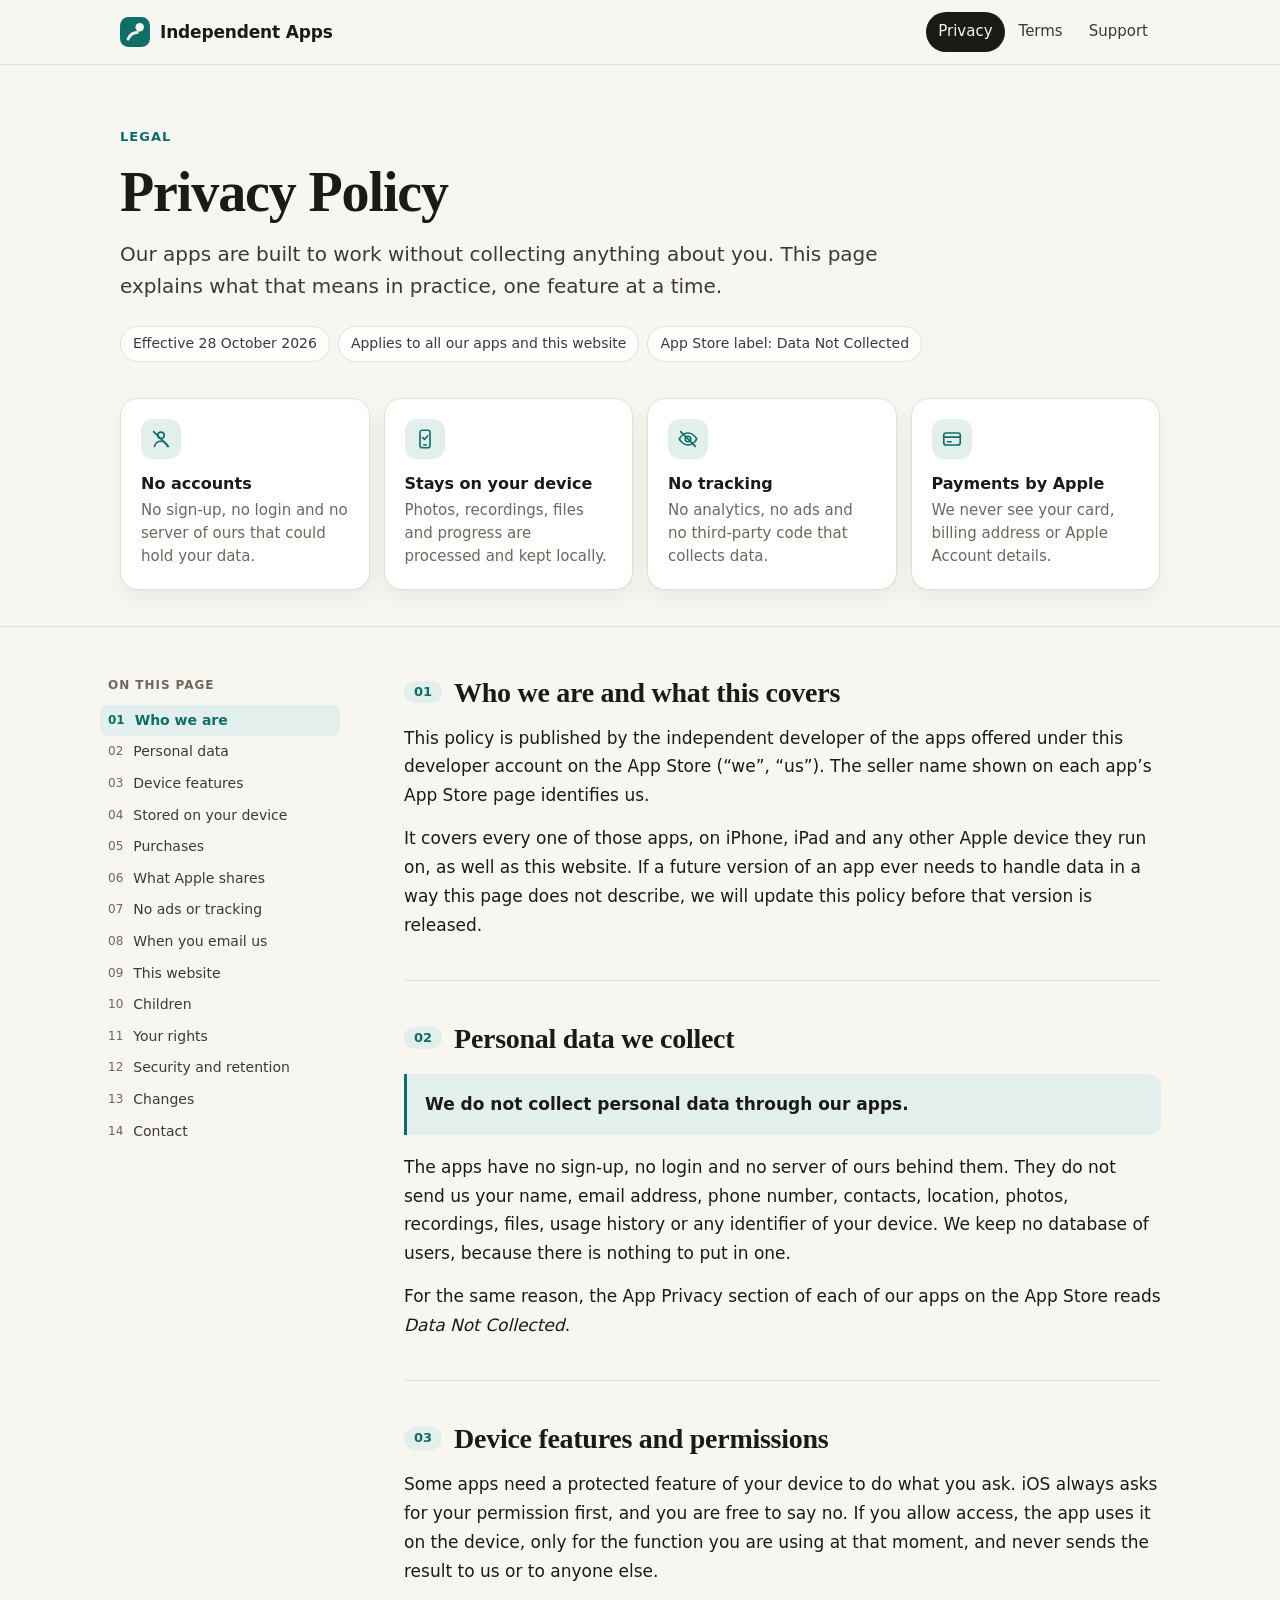
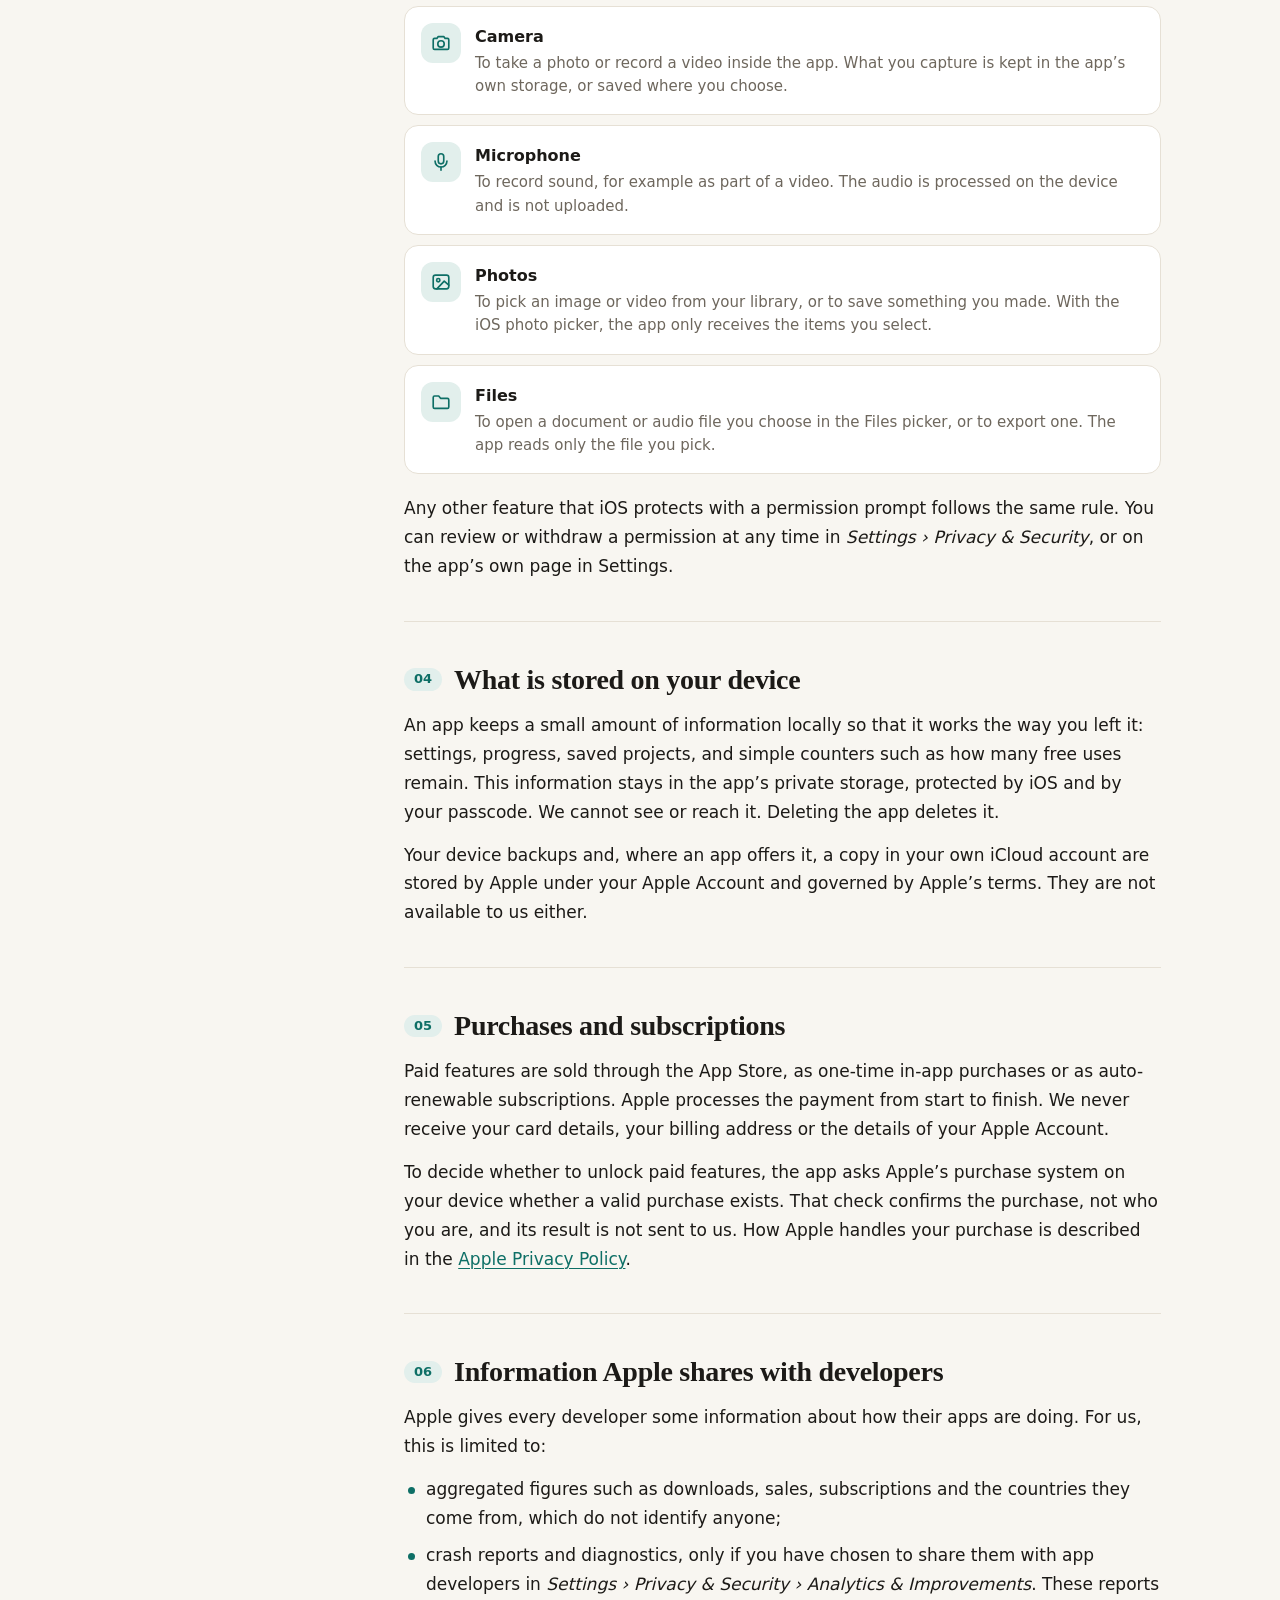
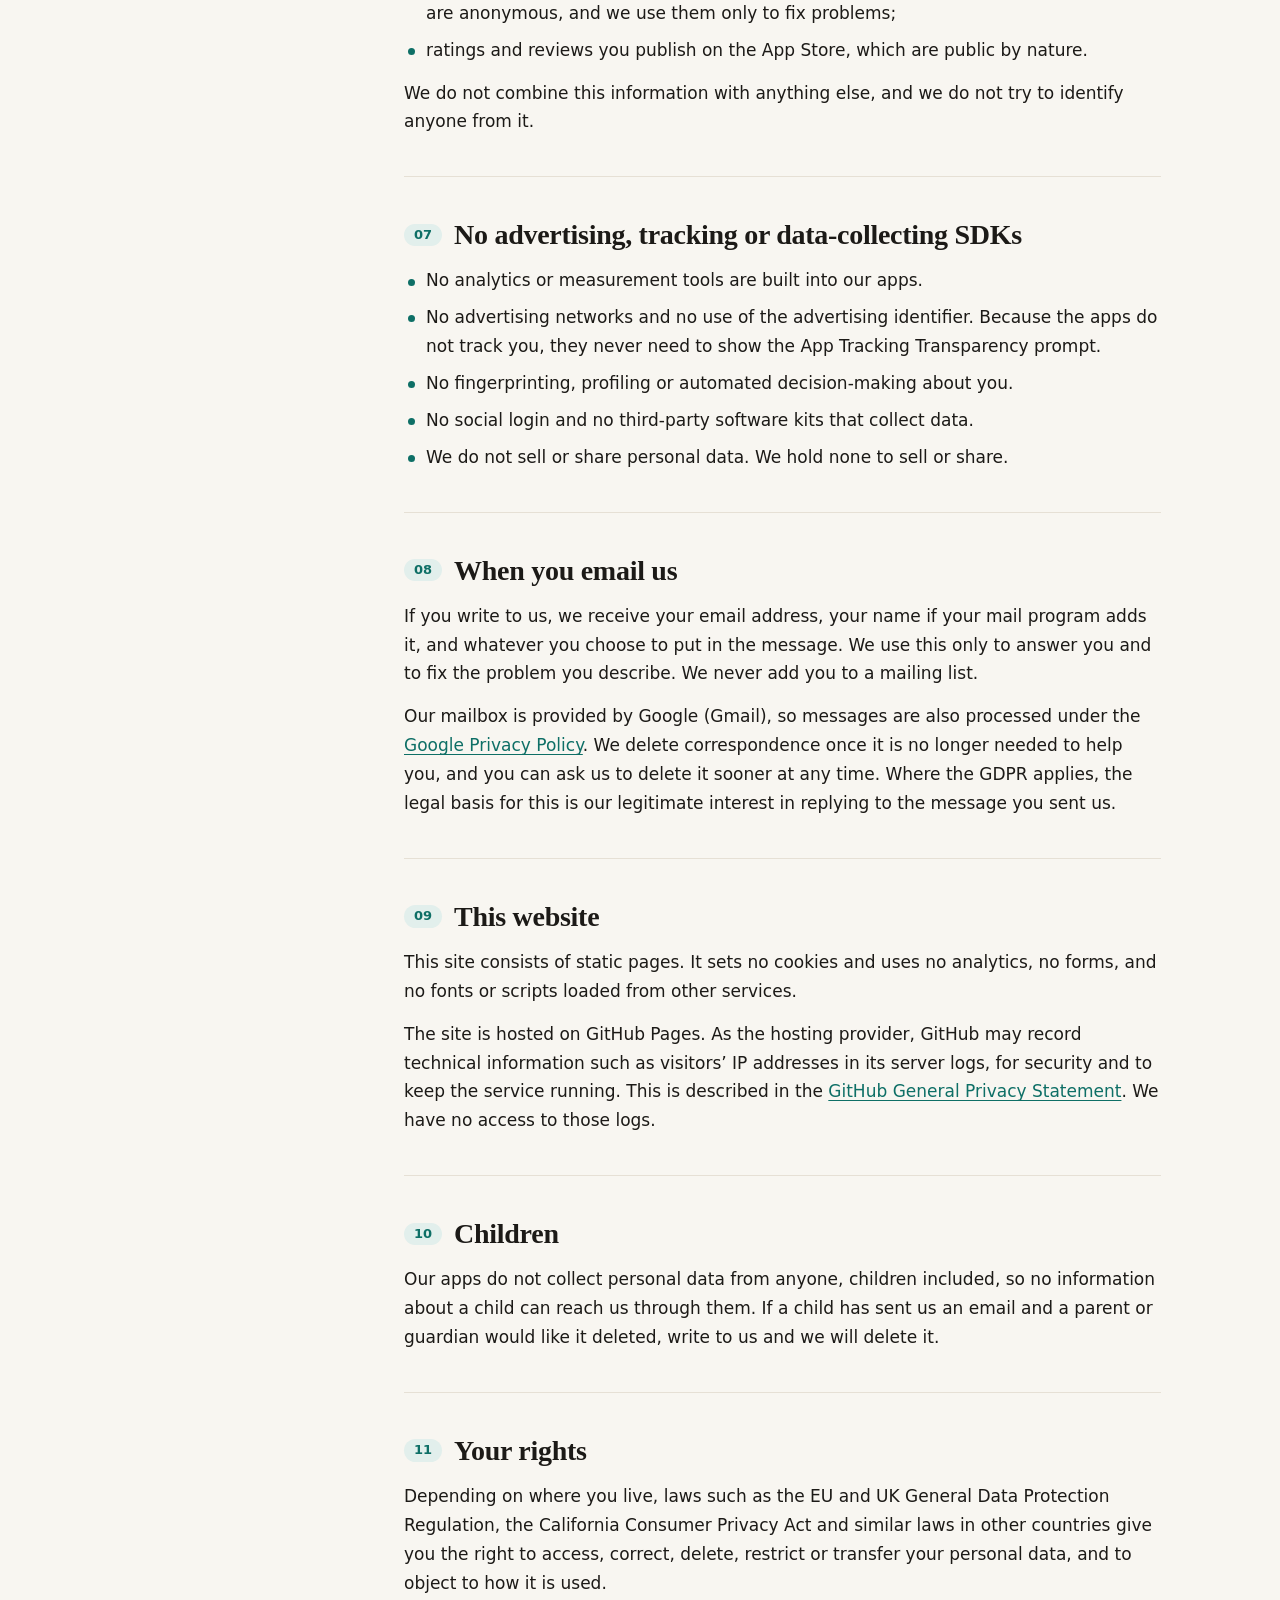
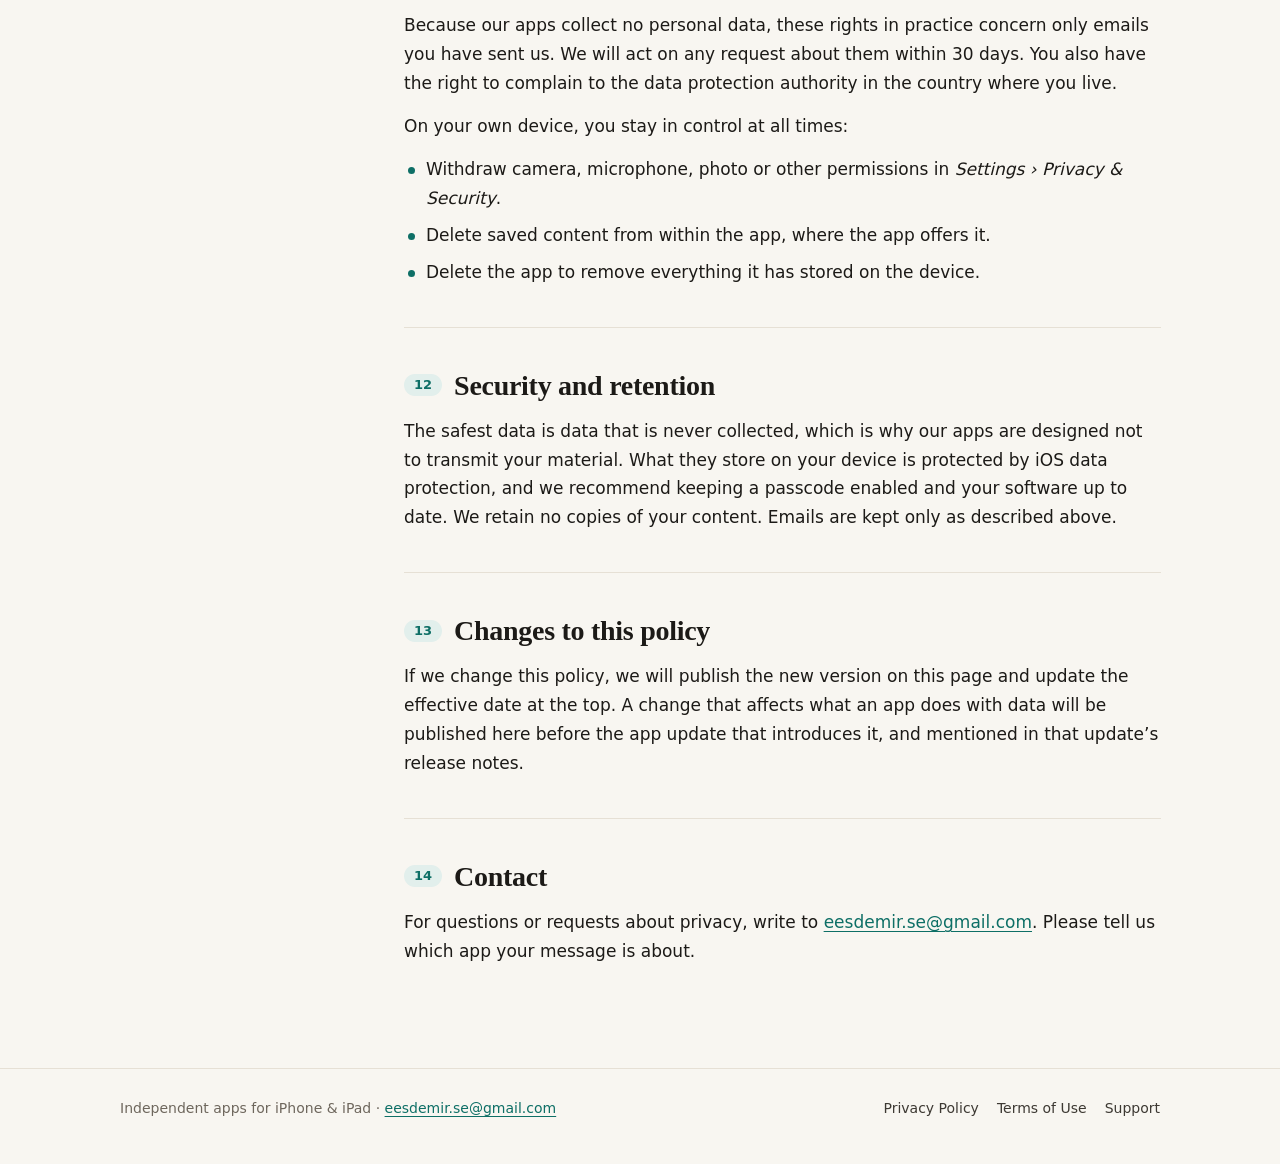
==== privacy/index.html @ d42a68b1 "Add Privacy Policy, Terms of Use and support pages Co-Authored-By: Claude Opus 5.5 <noreply@anthropi" ====
<!doctype html>
<html lang="en">
<head>
<meta charset="utf-8">
<meta name="viewport" content="width=device-width, initial-scale=1">
<title>Privacy Policy</title>
<meta name="description" content="Our iPhone and iPad apps collect no personal data: no accounts, no analytics, no advertising. What you create stays on your device, and payments are handled by Apple.">
<meta name="theme-color" content="#f8f6f1" media="(prefers-color-scheme: light)">
<meta name="theme-color" content="#111312" media="(prefers-color-scheme: dark)">
<link rel="icon" href="/favicon.svg" type="image/svg+xml">
<link rel="stylesheet" href="/style.css">
</head>
<body>
<a class="skip" href="#main">Skip to content</a>

<header class="topbar">
  <div class="container">
    <a class="brand" href="/" aria-label="Independent Apps, home">
      <svg viewBox="0 0 32 32" aria-hidden="true"><rect class="m-bg" width="32" height="32" rx="9"/><circle class="m-fg" cx="21" cy="11" r="4.5"/><path class="m-line" d="M8.5 23.5c2.2-4.6 5.6-7 10-7" fill="none" stroke-width="3" stroke-linecap="round"/></svg>
      <span>Independent Apps</span>
    </a>
    <nav class="menu" aria-label="Main">
      <a href="/privacy/" aria-current="page">Privacy</a>
      <a href="/terms/">Terms</a>
      <a href="/#support">Support</a>
    </nav>
  </div>
</header>

<main id="main">
  <section class="hero">
    <div class="container">
      <span class="eyebrow">Legal</span>
      <h1>Privacy Policy</h1>
      <p class="lede">Our apps are built to work without collecting anything about you. This page explains what that means in practice, one feature at a time.</p>
      <ul class="chips">
        <li>Effective 28 October 2026</li>
        <li>Applies to all our apps and this website</li>
        <li>App Store label: Data Not Collected</li>
      </ul>

      <div class="glance">
        <div class="tile">
          <div class="icon"><svg viewBox="0 0 24 24" aria-hidden="true"><circle cx="12" cy="8" r="3.5"/><path d="M5 20c.8-3.6 3.6-5.5 7-5.5s6.2 1.9 7 5.5"/><path d="M4 4l16 16"/></svg></div>
          <h3>No accounts</h3>
          <p>No sign-up, no login and no server of ours that could hold your data.</p>
        </div>
        <div class="tile">
          <div class="icon"><svg viewBox="0 0 24 24" aria-hidden="true"><rect x="6.5" y="2.5" width="11" height="19" rx="2.5"/><path d="M10.5 18.5h3"/><path d="M9.5 10.5l2 2 3.5-4"/></svg></div>
          <h3>Stays on your device</h3>
          <p>Photos, recordings, files and progress are processed and kept locally.</p>
        </div>
        <div class="tile">
          <div class="icon"><svg viewBox="0 0 24 24" aria-hidden="true"><path d="M2.5 12S6 5.5 12 5.5 21.5 12 21.5 12 18 18.5 12 18.5 2.5 12 2.5 12z"/><circle cx="12" cy="12" r="3"/><path d="M4 4l16 16"/></svg></div>
          <h3>No tracking</h3>
          <p>No analytics, no ads and no third-party code that collects data.</p>
        </div>
        <div class="tile">
          <div class="icon"><svg viewBox="0 0 24 24" aria-hidden="true"><rect x="3" y="5.5" width="18" height="13" rx="2.5"/><path d="M3 10h18"/><path d="M7 15h4"/></svg></div>
          <h3>Payments by Apple</h3>
          <p>We never see your card, billing address or Apple Account details.</p>
        </div>
      </div>
    </div>
  </section>

  <div class="container doc">
    <aside class="toc">
      <details open>
        <summary>On this page</summary>
        <ol>
          <li><a href="#scope">Who we are</a></li>
          <li><a href="#collect">Personal data</a></li>
          <li><a href="#permissions">Device features</a></li>
          <li><a href="#on-device">Stored on your device</a></li>
          <li><a href="#purchases">Purchases</a></li>
          <li><a href="#apple">What Apple shares</a></li>
          <li><a href="#no-tracking">No ads or tracking</a></li>
          <li><a href="#email">When you email us</a></li>
          <li><a href="#website">This website</a></li>
          <li><a href="#children">Children</a></li>
          <li><a href="#rights">Your rights</a></li>
          <li><a href="#security">Security and retention</a></li>
          <li><a href="#changes">Changes</a></li>
          <li><a href="#contact">Contact</a></li>
        </ol>
      </details>
    </aside>

    <article class="prose">
      <section id="scope">
        <h2>Who we are and what this covers</h2>
        <p>This policy is published by the independent developer of the apps offered under this developer account on the App Store (&ldquo;we&rdquo;, &ldquo;us&rdquo;). The seller name shown on each app&rsquo;s App Store page identifies us.</p>
        <p>It covers every one of those apps, on iPhone, iPad and any other Apple device they run on, as well as this website. If a future version of an app ever needs to handle data in a way this page does not describe, we will update this policy before that version is released.</p>
      </section>

      <section id="collect">
        <h2>Personal data we collect</h2>
        <div class="note"><p><strong>We do not collect personal data through our apps.</strong></p></div>
        <p>The apps have no sign-up, no login and no server of ours behind them. They do not send us your name, email address, phone number, contacts, location, photos, recordings, files, usage history or any identifier of your device. We keep no database of users, because there is nothing to put in one.</p>
        <p>For the same reason, the App Privacy section of each of our apps on the App Store reads <em>Data Not Collected</em>.</p>
      </section>

      <section id="permissions">
        <h2>Device features and permissions</h2>
        <p>Some apps need a protected feature of your device to do what you ask. iOS always asks for your permission first, and you are free to say no. If you allow access, the app uses it on the device, only for the function you are using at that moment, and never sends the result to us or to anyone else.</p>
        <div class="features">
          <div class="feature">
            <div class="icon"><svg viewBox="0 0 24 24" aria-hidden="true"><path d="M3.5 8.5A1.5 1.5 0 0 1 5 7h2.5l1.5-2h6l1.5 2H19a1.5 1.5 0 0 1 1.5 1.5v9A1.5 1.5 0 0 1 19 19H5a1.5 1.5 0 0 1-1.5-1.5z"/><circle cx="12" cy="13" r="3.5"/></svg></div>
            <div><h3>Camera</h3><p>To take a photo or record a video inside the app. What you capture is kept in the app&rsquo;s own storage, or saved where you choose.</p></div>
          </div>
          <div class="feature">
            <div class="icon"><svg viewBox="0 0 24 24" aria-hidden="true"><rect x="9" y="3" width="6" height="11" rx="3"/><path d="M5.5 11a6.5 6.5 0 0 0 13 0"/><path d="M12 17.5V21"/></svg></div>
            <div><h3>Microphone</h3><p>To record sound, for example as part of a video. The audio is processed on the device and is not uploaded.</p></div>
          </div>
          <div class="feature">
            <div class="icon"><svg viewBox="0 0 24 24" aria-hidden="true"><rect x="3.5" y="4.5" width="17" height="15" rx="2.5"/><circle cx="9" cy="10" r="1.8"/><path d="M20.5 15.5l-5-4.5-8 8.5"/></svg></div>
            <div><h3>Photos</h3><p>To pick an image or video from your library, or to save something you made. With the iOS photo picker, the app only receives the items you select.</p></div>
          </div>
          <div class="feature">
            <div class="icon"><svg viewBox="0 0 24 24" aria-hidden="true"><path d="M3.5 7A1.5 1.5 0 0 1 5 5.5h4.5l2 2.5H19A1.5 1.5 0 0 1 20.5 9.5v8A1.5 1.5 0 0 1 19 19H5a1.5 1.5 0 0 1-1.5-1.5z"/></svg></div>
            <div><h3>Files</h3><p>To open a document or audio file you choose in the Files picker, or to export one. The app reads only the file you pick.</p></div>
          </div>
        </div>
        <p>Any other feature that iOS protects with a permission prompt follows the same rule. You can review or withdraw a permission at any time in <em>Settings &rsaquo; Privacy &amp; Security</em>, or on the app&rsquo;s own page in Settings.</p>
      </section>

      <section id="on-device">
        <h2>What is stored on your device</h2>
        <p>An app keeps a small amount of information locally so that it works the way you left it: settings, progress, saved projects, and simple counters such as how many free uses remain. This information stays in the app&rsquo;s private storage, protected by iOS and by your passcode. We cannot see or reach it. Deleting the app deletes it.</p>
        <p>Your device backups and, where an app offers it, a copy in your own iCloud account are stored by Apple under your Apple Account and governed by Apple&rsquo;s terms. They are not available to us either.</p>
      </section>

      <section id="purchases">
        <h2>Purchases and subscriptions</h2>
        <p>Paid features are sold through the App Store, as one-time in-app purchases or as auto-renewable subscriptions. Apple processes the payment from start to finish. We never receive your card details, your billing address or the details of your Apple Account.</p>
        <p>To decide whether to unlock paid features, the app asks Apple&rsquo;s purchase system on your device whether a valid purchase exists. That check confirms the purchase, not who you are, and its result is not sent to us. How Apple handles your purchase is described in the <a href="https://www.apple.com/legal/privacy/" rel="noopener">Apple Privacy Policy</a>.</p>
      </section>

      <section id="apple">
        <h2>Information Apple shares with developers</h2>
        <p>Apple gives every developer some information about how their apps are doing. For us, this is limited to:</p>
        <ul>
          <li>aggregated figures such as downloads, sales, subscriptions and the countries they come from, which do not identify anyone;</li>
          <li>crash reports and diagnostics, only if you have chosen to share them with app developers in <em>Settings &rsaquo; Privacy &amp; Security &rsaquo; Analytics &amp; Improvements</em>. These reports are anonymous, and we use them only to fix problems;</li>
          <li>ratings and reviews you publish on the App Store, which are public by nature.</li>
        </ul>
        <p>We do not combine this information with anything else, and we do not try to identify anyone from it.</p>
      </section>

      <section id="no-tracking">
        <h2>No advertising, tracking or data-collecting SDKs</h2>
        <ul>
          <li>No analytics or measurement tools are built into our apps.</li>
          <li>No advertising networks and no use of the advertising identifier. Because the apps do not track you, they never need to show the App Tracking Transparency prompt.</li>
          <li>No fingerprinting, profiling or automated decision-making about you.</li>
          <li>No social login and no third-party software kits that collect data.</li>
          <li>We do not sell or share personal data. We hold none to sell or share.</li>
        </ul>
      </section>

      <section id="email">
        <h2>When you email us</h2>
        <p>If you write to us, we receive your email address, your name if your mail program adds it, and whatever you choose to put in the message. We use this only to answer you and to fix the problem you describe. We never add you to a mailing list.</p>
        <p>Our mailbox is provided by Google (Gmail), so messages are also processed under the <a href="https://policies.google.com/privacy" rel="noopener">Google Privacy Policy</a>. We delete correspondence once it is no longer needed to help you, and you can ask us to delete it sooner at any time. Where the GDPR applies, the legal basis for this is our legitimate interest in replying to the message you sent us.</p>
      </section>

      <section id="website">
        <h2>This website</h2>
        <p>This site consists of static pages. It sets no cookies and uses no analytics, no forms, and no fonts or scripts loaded from other services.</p>
        <p>The site is hosted on GitHub Pages. As the hosting provider, GitHub may record technical information such as visitors&rsquo; IP addresses in its server logs, for security and to keep the service running. This is described in the <a href="https://docs.github.com/en/site-policy/privacy-policies/github-general-privacy-statement" rel="noopener">GitHub General Privacy Statement</a>. We have no access to those logs.</p>
      </section>

      <section id="children">
        <h2>Children</h2>
        <p>Our apps do not collect personal data from anyone, children included, so no information about a child can reach us through them. If a child has sent us an email and a parent or guardian would like it deleted, write to us and we will delete it.</p>
      </section>

      <section id="rights">
        <h2>Your rights</h2>
        <p>Depending on where you live, laws such as the EU and UK General Data Protection Regulation, the California Consumer Privacy Act and similar laws in other countries give you the right to access, correct, delete, restrict or transfer your personal data, and to object to how it is used.</p>
        <p>Because our apps collect no personal data, these rights in practice concern only emails you have sent us. We will act on any request about them within 30 days. You also have the right to complain to the data protection authority in the country where you live.</p>
        <p>On your own device, you stay in control at all times:</p>
        <ul>
          <li>Withdraw camera, microphone, photo or other permissions in <em>Settings &rsaquo; Privacy &amp; Security</em>.</li>
          <li>Delete saved content from within the app, where the app offers it.</li>
          <li>Delete the app to remove everything it has stored on the device.</li>
        </ul>
      </section>

      <section id="security">
        <h2>Security and retention</h2>
        <p>The safest data is data that is never collected, which is why our apps are designed not to transmit your material. What they store on your device is protected by iOS data protection, and we recommend keeping a passcode enabled and your software up to date. We retain no copies of your content. Emails are kept only as described above.</p>
      </section>

      <section id="changes">
        <h2>Changes to this policy</h2>
        <p>If we change this policy, we will publish the new version on this page and update the effective date at the top. A change that affects what an app does with data will be published here before the app update that introduces it, and mentioned in that update&rsquo;s release notes.</p>
      </section>

      <section id="contact">
        <h2>Contact</h2>
        <p>For questions or requests about privacy, write to <a href="mailto:eesdemir.se@gmail.com">eesdemir.se@gmail.com</a>. Please tell us which app your message is about.</p>
      </section>
    </article>
  </div>
</main>

<footer class="footer">
  <div class="container">
    <p>Independent apps for iPhone &amp; iPad &middot; <a href="mailto:eesdemir.se@gmail.com">eesdemir.se@gmail.com</a></p>
    <nav aria-label="Footer">
      <a href="/privacy/">Privacy Policy</a>
      <a href="/terms/">Terms of Use</a>
      <a href="/#support">Support</a>
    </nav>
  </div>
</footer>
<script src="/site.js"></script>
</body>
</html>
---- style.css ----
:root {
  --paper: #f8f6f1;
  --card: #ffffff;
  --ink: #1c1a17;
  --ink-soft: #3d3933;
  --muted: #6e675d;
  --rule: #e6e0d5;
  --accent: #0e6f66;
  --accent-ink: #ffffff;
  --accent-soft: #e2efec;
  --shadow: 0 1px 2px rgb(28 26 23 / 0.04), 0 10px 28px rgb(28 26 23 / 0.05);
  --serif: ui-serif, "New York", "Iowan Old Style", "Palatino Linotype", Georgia, serif;
  --sans: system-ui, -apple-system, BlinkMacSystemFont, "Segoe UI", Roboto, "Helvetica Neue", Arial, sans-serif;
  --radius: 18px;
  color-scheme: light dark;
}

@media (prefers-color-scheme: dark) {
  :root {
    --paper: #111312;
    --card: #191c1b;
    --ink: #ede9e2;
    --ink-soft: #d3cec5;
    --muted: #a29b90;
    --rule: #2b2f2d;
    --accent: #5cc8b8;
    --accent-ink: #0b1513;
    --accent-soft: #17302c;
    --shadow: none;
  }
}

*, *::before, *::after { box-sizing: border-box; }

html {
  -webkit-text-size-adjust: 100%;
  scroll-padding-top: 88px;
}

body {
  margin: 0;
  background: var(--paper);
  color: var(--ink);
  font: 17px/1.7 var(--sans);
  -webkit-font-smoothing: antialiased;
  text-rendering: optimizeLegibility;
}

a {
  color: var(--accent);
  text-underline-offset: 3px;
  text-decoration-thickness: 1px;
}
a:hover { text-decoration-thickness: 2px; }

:focus-visible {
  outline: 2px solid var(--accent);
  outline-offset: 3px;
  border-radius: 6px;
}

.container {
  max-width: 1080px;
  margin: 0 auto;
  padding: 0 20px;
}
.container.narrow { max-width: 820px; }

.skip {
  position: absolute;
  left: 12px;
  top: -60px;
  z-index: 20;
  padding: 10px 16px;
  border-radius: 999px;
  background: var(--ink);
  color: var(--paper);
  font-weight: 600;
  text-decoration: none;
}
.skip:focus { top: 12px; }

/* Top bar */

.topbar {
  position: sticky;
  top: 0;
  z-index: 10;
  background: color-mix(in srgb, var(--paper) 86%, transparent);
  -webkit-backdrop-filter: saturate(1.4) blur(12px);
  backdrop-filter: saturate(1.4) blur(12px);
  border-bottom: 1px solid var(--rule);
}

.topbar .container {
  display: flex;
  align-items: center;
  justify-content: space-between;
  gap: 12px;
  min-height: 64px;
}

.brand {
  display: inline-flex;
  align-items: center;
  gap: 10px;
  color: var(--ink);
  font-weight: 650;
  letter-spacing: -0.01em;
  text-decoration: none;
}
.brand svg { width: 30px; height: 30px; flex: none; }
.brand .m-bg { fill: var(--accent); }
.brand .m-fg { fill: var(--paper); }
.brand .m-line { stroke: var(--paper); }

.menu { display: flex; gap: 2px; }

.menu a {
  padding: 7px 12px;
  border-radius: 999px;
  color: var(--ink-soft);
  font-size: 15px;
  text-decoration: none;
}
.menu a:hover { background: var(--accent-soft); color: var(--ink); }
.menu a[aria-current="page"] { background: var(--ink); color: var(--paper); }

/* Hero */

.hero {
  padding: 56px 0 36px;
  border-bottom: 1px solid var(--rule);
}

.hero-home {
  padding: 72px 0 56px;
  background: radial-gradient(60% 90% at 100% 0%, var(--accent-soft), transparent 70%);
}

.eyebrow {
  display: inline-block;
  color: var(--accent);
  font-size: 13px;
  font-weight: 650;
  letter-spacing: 0.08em;
  text-transform: uppercase;
}

h1 {
  max-width: 18ch;
  margin: 12px 0 16px;
  font-family: var(--serif);
  font-size: clamp(36px, 6vw, 56px);
  font-weight: 600;
  line-height: 1.08;
  letter-spacing: -0.02em;
}

.lede {
  max-width: 62ch;
  margin: 0;
  color: var(--ink-soft);
  font-size: clamp(18px, 2.2vw, 20px);
  line-height: 1.6;
}

.chips {
  display: flex;
  flex-wrap: wrap;
  gap: 8px;
  margin: 24px 0 0;
  padding: 0;
  list-style: none;
}

.chips li {
  padding: 5px 12px;
  border: 1px solid var(--rule);
  border-radius: 999px;
  background: var(--card);
  color: var(--ink-soft);
  font-size: 14px;
}

.actions {
  display: flex;
  flex-wrap: wrap;
  gap: 10px;
  margin-top: 30px;
}

.btn {
  display: inline-flex;
  align-items: center;
  justify-content: center;
  min-height: 46px;
  padding: 0 22px;
  border: 1px solid var(--ink);
  border-radius: 999px;
  background: var(--ink);
  color: var(--paper);
  font-size: 15px;
  font-weight: 600;
  text-decoration: none;
}
.btn:hover { border-color: var(--accent); background: var(--accent); color: var(--accent-ink); }
.btn.ghost { border-color: var(--rule); background: transparent; color: var(--ink); }
.btn.ghost:hover { border-color: var(--ink); }

/* Tiles */

.glance {
  display: grid;
  grid-template-columns: repeat(auto-fit, minmax(220px, 1fr));
  gap: 14px;
}
.hero .glance { margin-top: 36px; }

.tile {
  padding: 20px;
  border: 1px solid var(--rule);
  border-radius: var(--radius);
  background: var(--card);
  box-shadow: var(--shadow);
}

.icon {
  display: grid;
  place-items: center;
  width: 40px;
  height: 40px;
  border-radius: 12px;
  background: var(--accent-soft);
  color: var(--accent);
}
.icon svg {
  width: 22px;
  height: 22px;
  fill: none;
  stroke: currentColor;
  stroke-width: 1.8;
  stroke-linecap: round;
  stroke-linejoin: round;
}

.tile .icon { margin-bottom: 14px; }
.tile h3 { margin: 0 0 4px; font-size: 16px; line-height: 1.35; }
.tile p { margin: 0; color: var(--muted); font-size: 15px; line-height: 1.55; }

/* Home sections */

.band { padding: 56px 0; }
.band + .band { border-top: 1px solid var(--rule); }

.section-title {
  margin: 0 0 8px;
  font-family: var(--serif);
  font-size: clamp(28px, 4vw, 34px);
  font-weight: 600;
  letter-spacing: -0.015em;
}

.section-lede { margin: 0 0 28px; color: var(--muted); }

.doc-links {
  display: grid;
  grid-template-columns: repeat(auto-fit, minmax(280px, 1fr));
  gap: 16px;
  margin-top: 24px;
}

.doc-card {
  display: flex;
  flex-direction: column;
  gap: 8px;
  padding: 26px;
  border: 1px solid var(--rule);
  border-radius: var(--radius);
  background: var(--card);
  box-shadow: var(--shadow);
  color: var(--ink);
  text-decoration: none;
  transition: transform 0.15s ease, border-color 0.15s ease;
}
.doc-card:hover { transform: translateY(-2px); border-color: var(--accent); }
.doc-card .icon { margin-bottom: 8px; }
.doc-card .title { font-family: var(--serif); font-size: 25px; font-weight: 600; line-height: 1.2; }
.doc-card .desc { color: var(--muted); font-size: 15px; line-height: 1.55; }
.doc-card .go { margin-top: 12px; color: var(--accent); font-size: 15px; font-weight: 600; }

.faq { margin: 0; border-top: 1px solid var(--rule); }
.faq details { border-bottom: 1px solid var(--rule); }

.faq summary {
  position: relative;
  padding: 18px 44px 18px 0;
  font-weight: 600;
  line-height: 1.45;
  list-style: none;
  cursor: pointer;
}
.faq summary::-webkit-details-marker { display: none; }
.faq summary::after {
  content: "+";
  position: absolute;
  right: 6px;
  top: 50%;
  color: var(--accent);
  font-size: 24px;
  font-weight: 400;
  line-height: 1;
  transform: translateY(-50%);
  transition: transform 0.2s ease;
}
.faq details[open] summary::after { transform: translateY(-50%) rotate(45deg); }
.faq details p { margin: 0 0 18px; color: var(--ink-soft); }

.contact {
  display: flex;
  flex-wrap: wrap;
  align-items: center;
  justify-content: space-between;
  gap: 16px 24px;
  margin-top: 36px;
  padding: 24px;
  border: 1px solid var(--rule);
  border-radius: var(--radius);
  background: var(--card);
  box-shadow: var(--shadow);
}
.contact h3 { margin: 0 0 4px; font-family: var(--serif); font-size: 23px; font-weight: 600; }
.contact p { max-width: 48ch; margin: 0; color: var(--muted); font-size: 15px; line-height: 1.55; }

/* Legal documents */

.doc {
  display: grid;
  grid-template-columns: minmax(0, 1fr);
  gap: 32px;
  padding: 40px 0 88px;
}

.toc details {
  border: 1px solid var(--rule);
  border-radius: 14px;
  background: var(--card);
}

.toc summary {
  display: flex;
  align-items: center;
  justify-content: space-between;
  padding: 14px 16px;
  font-size: 15px;
  font-weight: 600;
  list-style: none;
  cursor: pointer;
}
.toc summary::-webkit-details-marker { display: none; }
.toc summary::after {
  content: "";
  width: 8px;
  height: 8px;
  border-right: 2px solid var(--muted);
  border-bottom: 2px solid var(--muted);
  transform: translateY(-2px) rotate(45deg);
  transition: transform 0.2s ease;
}
.toc details[open] summary::after { transform: translateY(2px) rotate(-135deg); }

.toc ol {
  margin: 0;
  padding: 0 8px 12px;
  list-style: none;
  counter-reset: toc;
}
.toc li { counter-increment: toc; }

.toc a {
  display: flex;
  gap: 10px;
  padding: 6px 8px;
  border-radius: 8px;
  color: var(--ink-soft);
  font-size: 14px;
  line-height: 1.4;
  text-decoration: none;
}
.toc a::before {
  content: counter(toc, decimal-leading-zero);
  padding-top: 1px;
  color: var(--muted);
  font-size: 12px;
  font-variant-numeric: tabular-nums;
}
.toc a:hover { background: var(--accent-soft); color: var(--ink); }
.toc a[aria-current] { background: var(--accent-soft); color: var(--accent); font-weight: 600; }
.toc a[aria-current]::before { color: var(--accent); }

@media (min-width: 960px) {
  .doc {
    grid-template-columns: 240px minmax(0, 1fr);
    gap: 64px;
    padding-top: 48px;
  }

  .toc {
    position: sticky;
    top: 88px;
    align-self: start;
    max-height: calc(100vh - 112px);
    overflow-y: auto;
  }

  .toc details { border: 0; background: none; }

  .toc summary {
    padding: 0 8px 10px;
    color: var(--muted);
    font-size: 12px;
    letter-spacing: 0.08em;
    text-transform: uppercase;
    pointer-events: none;
  }
  .toc summary::after { display: none; }
  .toc ol { padding: 0; }
}

.prose { max-width: 70ch; counter-reset: sec; }

.prose section { counter-increment: sec; }
.prose section + section {
  margin-top: 40px;
  padding-top: 40px;
  border-top: 1px solid var(--rule);
}

.prose h2 {
  display: flex;
  align-items: center;
  gap: 12px;
  margin: 0 0 14px;
  font-family: var(--serif);
  font-size: clamp(24px, 3vw, 28px);
  font-weight: 600;
  line-height: 1.25;
  letter-spacing: -0.01em;
}
.prose h2::before {
  content: counter(sec, decimal-leading-zero);
  flex: none;
  padding: 3px 10px;
  border-radius: 999px;
  background: var(--accent-soft);
  color: var(--accent);
  font-family: var(--sans);
  font-size: 13px;
  font-weight: 650;
  letter-spacing: 0;
  font-variant-numeric: tabular-nums;
}

.prose h3 { margin: 24px 0 6px; font-size: 17px; }
.prose p { margin: 0 0 14px; }

.prose ul { margin: 0 0 14px; padding: 0; list-style: none; }
.prose ul li { position: relative; margin: 8px 0; padding-left: 22px; }
.prose ul li::before {
  content: "";
  position: absolute;
  left: 4px;
  top: 0.72em;
  width: 7px;
  height: 7px;
  border-radius: 50%;
  background: var(--accent);
}

.note {
  margin: 18px 0;
  padding: 16px 18px;
  border-left: 3px solid var(--accent);
  border-radius: 0 12px 12px 0;
  background: var(--accent-soft);
}
.note p:last-child { margin-bottom: 0; }

.features { display: grid; gap: 10px; margin: 20px 0; }

.feature {
  display: grid;
  grid-template-columns: 40px minmax(0, 1fr);
  gap: 14px;
  align-items: start;
  padding: 16px;
  border: 1px solid var(--rule);
  border-radius: 14px;
  background: var(--card);
}
.feature h3 { margin: 0 0 2px; font-size: 16px; }
.feature p { margin: 0; color: var(--muted); font-size: 15px; line-height: 1.55; }

/* Footer */

.footer {
  padding: 28px 0 44px;
  border-top: 1px solid var(--rule);
  color: var(--muted);
  font-size: 14px;
}
.footer .container {
  display: flex;
  flex-wrap: wrap;
  align-items: center;
  justify-content: space-between;
  gap: 10px 24px;
}
.footer p { margin: 0; }
.footer nav { display: flex; flex-wrap: wrap; gap: 6px 18px; }
.footer nav a { color: var(--ink-soft); text-decoration: none; }
.footer nav a:hover { color: var(--accent); }

@media (max-width: 440px) {
  .brand span { display: none; }
  .menu a { padding: 7px 10px; }
  .hero { padding-top: 40px; }
  .hero-home { padding: 52px 0 44px; }
  .band { padding: 44px 0; }
  .contact .btn { width: 100%; }
}

@media (prefers-reduced-motion: reduce) {
  * { transition: none !important; }
}
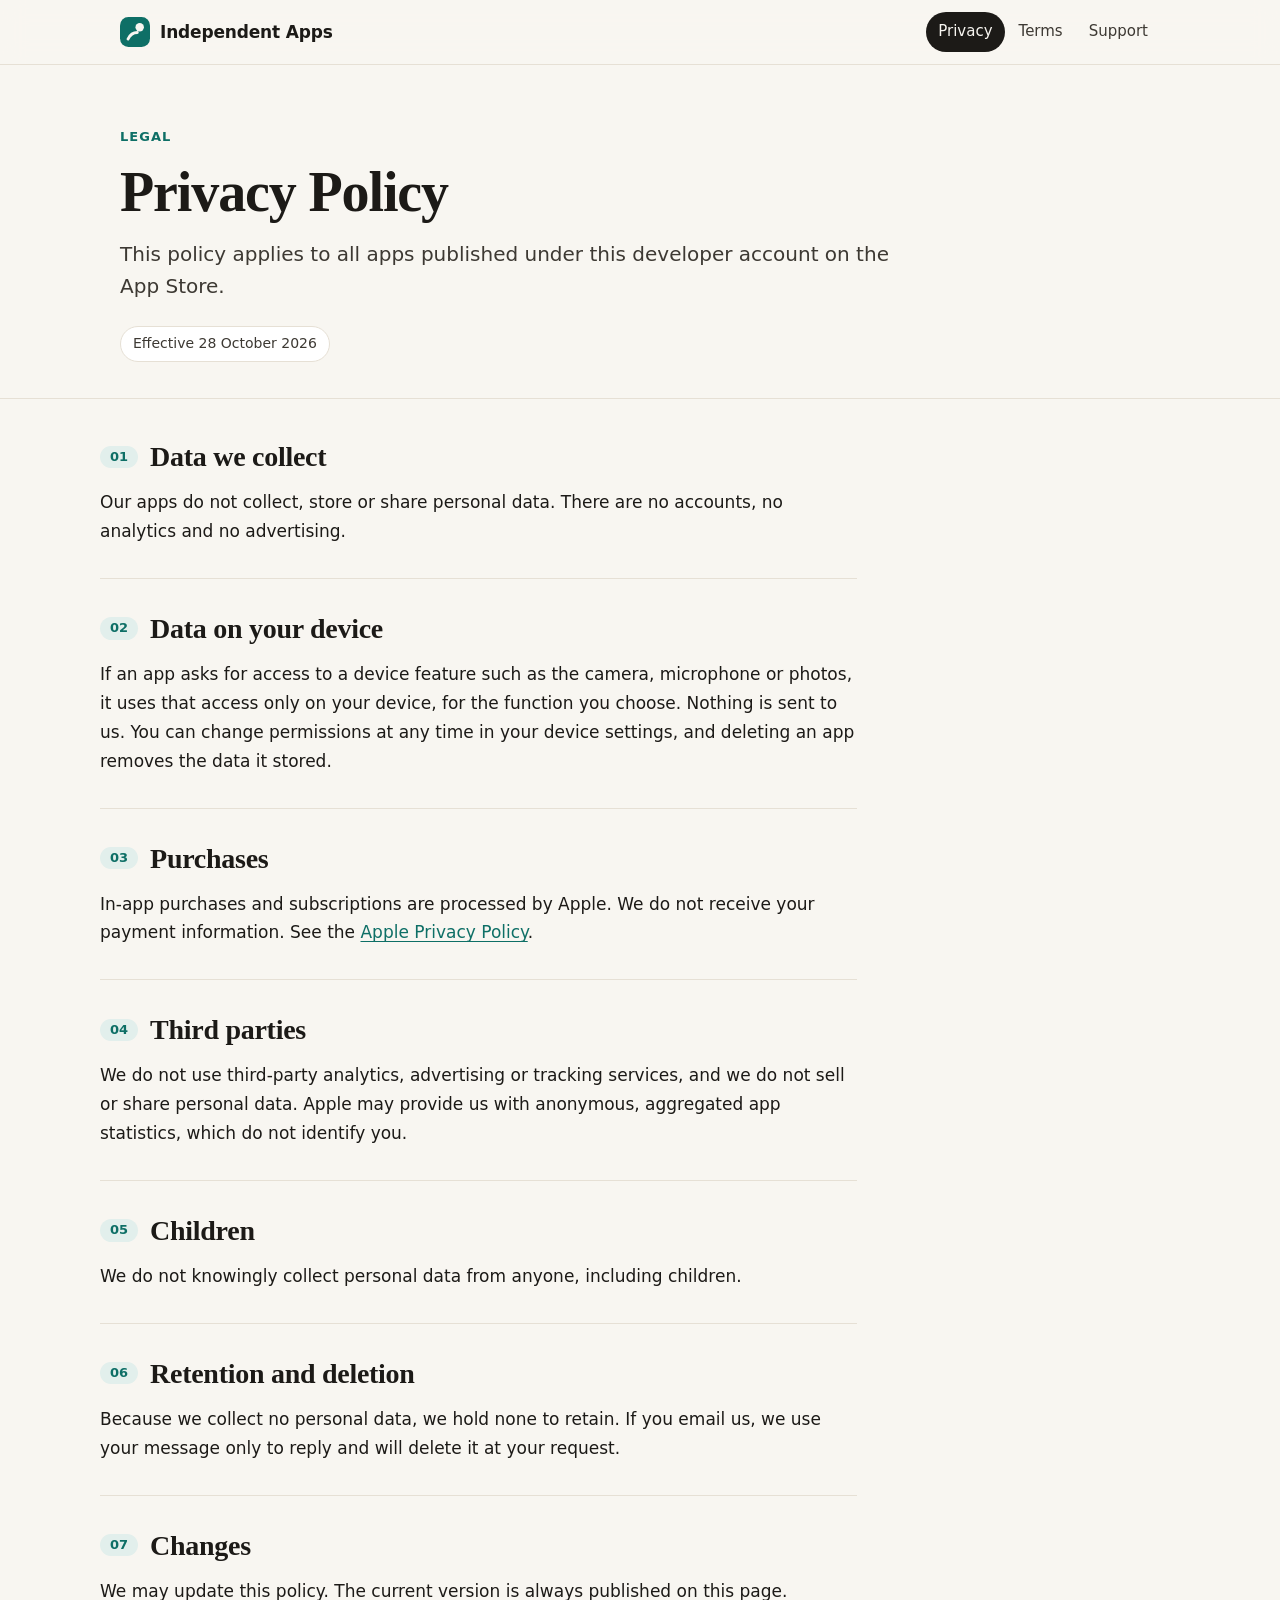
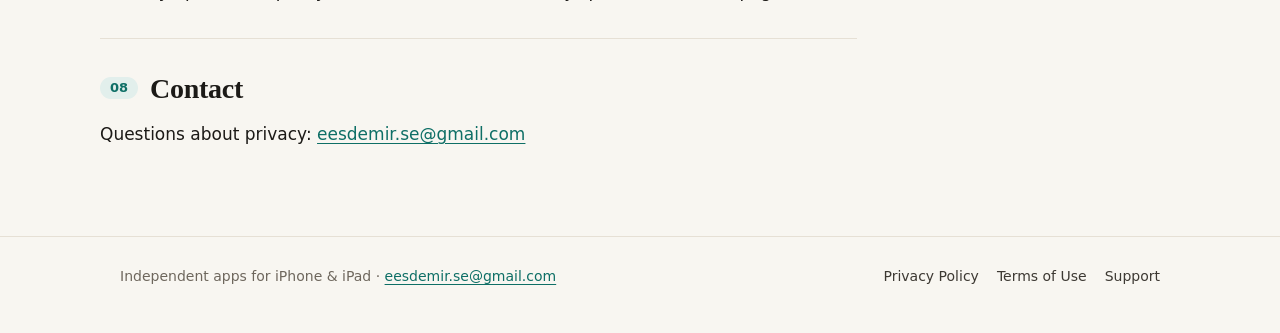
==== commit 9d90ca28: "Shorten Privacy Policy, Terms of Use and home page Co-Authored-By: Claude Opus 5.5 <noreply@anthropi" ====
--- a/privacy/index.html
+++ b/privacy/index.html
@@ -4,7 +4,7 @@
 <meta charset="utf-8">
 <meta name="viewport" content="width=device-width, initial-scale=1">
 <title>Privacy Policy</title>
-<meta name="description" content="Our iPhone and iPad apps collect no personal data: no accounts, no analytics, no advertising. What you create stays on your device, and payments are handled by Apple.">
+<meta name="description" content="Our apps do not collect personal data. No accounts, no analytics, no advertising; purchases are handled by Apple.">
 <meta name="theme-color" content="#f8f6f1" media="(prefers-color-scheme: light)">
 <meta name="theme-color" content="#111312" media="(prefers-color-scheme: dark)">
 <link rel="icon" href="/favicon.svg" type="image/svg+xml">
@@ -32,175 +32,53 @@
     <div class="container">
       <span class="eyebrow">Legal</span>
       <h1>Privacy Policy</h1>
-      <p class="lede">Our apps are built to work without collecting anything about you. This page explains what that means in practice, one feature at a time.</p>
+      <p class="lede">This policy applies to all apps published under this developer account on the App Store.</p>
       <ul class="chips">
         <li>Effective 28 October 2026</li>
-        <li>Applies to all our apps and this website</li>
-        <li>App Store label: Data Not Collected</li>
       </ul>
-
-      <div class="glance">
-        <div class="tile">
-          <div class="icon"><svg viewBox="0 0 24 24" aria-hidden="true"><circle cx="12" cy="8" r="3.5"/><path d="M5 20c.8-3.6 3.6-5.5 7-5.5s6.2 1.9 7 5.5"/><path d="M4 4l16 16"/></svg></div>
-          <h3>No accounts</h3>
-          <p>No sign-up, no login and no server of ours that could hold your data.</p>
-        </div>
-        <div class="tile">
-          <div class="icon"><svg viewBox="0 0 24 24" aria-hidden="true"><rect x="6.5" y="2.5" width="11" height="19" rx="2.5"/><path d="M10.5 18.5h3"/><path d="M9.5 10.5l2 2 3.5-4"/></svg></div>
-          <h3>Stays on your device</h3>
-          <p>Photos, recordings, files and progress are processed and kept locally.</p>
-        </div>
-        <div class="tile">
-          <div class="icon"><svg viewBox="0 0 24 24" aria-hidden="true"><path d="M2.5 12S6 5.5 12 5.5 21.5 12 21.5 12 18 18.5 12 18.5 2.5 12 2.5 12z"/><circle cx="12" cy="12" r="3"/><path d="M4 4l16 16"/></svg></div>
-          <h3>No tracking</h3>
-          <p>No analytics, no ads and no third-party code that collects data.</p>
-        </div>
-        <div class="tile">
-          <div class="icon"><svg viewBox="0 0 24 24" aria-hidden="true"><rect x="3" y="5.5" width="18" height="13" rx="2.5"/><path d="M3 10h18"/><path d="M7 15h4"/></svg></div>
-          <h3>Payments by Apple</h3>
-          <p>We never see your card, billing address or Apple Account details.</p>
-        </div>
-      </div>
     </div>
   </section>
 
   <div class="container doc">
-    <aside class="toc">
-      <details open>
-        <summary>On this page</summary>
-        <ol>
-          <li><a href="#scope">Who we are</a></li>
-          <li><a href="#collect">Personal data</a></li>
-          <li><a href="#permissions">Device features</a></li>
-          <li><a href="#on-device">Stored on your device</a></li>
-          <li><a href="#purchases">Purchases</a></li>
-          <li><a href="#apple">What Apple shares</a></li>
-          <li><a href="#no-tracking">No ads or tracking</a></li>
-          <li><a href="#email">When you email us</a></li>
-          <li><a href="#website">This website</a></li>
-          <li><a href="#children">Children</a></li>
-          <li><a href="#rights">Your rights</a></li>
-          <li><a href="#security">Security and retention</a></li>
-          <li><a href="#changes">Changes</a></li>
-          <li><a href="#contact">Contact</a></li>
-        </ol>
-      </details>
-    </aside>
-
     <article class="prose">
-      <section id="scope">
-        <h2>Who we are and what this covers</h2>
-        <p>This policy is published by the independent developer of the apps offered under this developer account on the App Store (&ldquo;we&rdquo;, &ldquo;us&rdquo;). The seller name shown on each app&rsquo;s App Store page identifies us.</p>
-        <p>It covers every one of those apps, on iPhone, iPad and any other Apple device they run on, as well as this website. If a future version of an app ever needs to handle data in a way this page does not describe, we will update this policy before that version is released.</p>
+      <section>
+        <h2>Data we collect</h2>
+        <p>Our apps do not collect, store or share personal data. There are no accounts, no analytics and no advertising.</p>
       </section>
 
-      <section id="collect">
-        <h2>Personal data we collect</h2>
-        <div class="note"><p><strong>We do not collect personal data through our apps.</strong></p></div>
-        <p>The apps have no sign-up, no login and no server of ours behind them. They do not send us your name, email address, phone number, contacts, location, photos, recordings, files, usage history or any identifier of your device. We keep no database of users, because there is nothing to put in one.</p>
-        <p>For the same reason, the App Privacy section of each of our apps on the App Store reads <em>Data Not Collected</em>.</p>
+      <section>
+        <h2>Data on your device</h2>
+        <p>If an app asks for access to a device feature such as the camera, microphone or photos, it uses that access only on your device, for the function you choose. Nothing is sent to us. You can change permissions at any time in your device settings, and deleting an app removes the data it stored.</p>
       </section>
 
-      <section id="permissions">
-        <h2>Device features and permissions</h2>
-        <p>Some apps need a protected feature of your device to do what you ask. iOS always asks for your permission first, and you are free to say no. If you allow access, the app uses it on the device, only for the function you are using at that moment, and never sends the result to us or to anyone else.</p>
-        <div class="features">
-          <div class="feature">
-            <div class="icon"><svg viewBox="0 0 24 24" aria-hidden="true"><path d="M3.5 8.5A1.5 1.5 0 0 1 5 7h2.5l1.5-2h6l1.5 2H19a1.5 1.5 0 0 1 1.5 1.5v9A1.5 1.5 0 0 1 19 19H5a1.5 1.5 0 0 1-1.5-1.5z"/><circle cx="12" cy="13" r="3.5"/></svg></div>
-            <div><h3>Camera</h3><p>To take a photo or record a video inside the app. What you capture is kept in the app&rsquo;s own storage, or saved where you choose.</p></div>
-          </div>
-          <div class="feature">
-            <div class="icon"><svg viewBox="0 0 24 24" aria-hidden="true"><rect x="9" y="3" width="6" height="11" rx="3"/><path d="M5.5 11a6.5 6.5 0 0 0 13 0"/><path d="M12 17.5V21"/></svg></div>
-            <div><h3>Microphone</h3><p>To record sound, for example as part of a video. The audio is processed on the device and is not uploaded.</p></div>
-          </div>
-          <div class="feature">
-            <div class="icon"><svg viewBox="0 0 24 24" aria-hidden="true"><rect x="3.5" y="4.5" width="17" height="15" rx="2.5"/><circle cx="9" cy="10" r="1.8"/><path d="M20.5 15.5l-5-4.5-8 8.5"/></svg></div>
-            <div><h3>Photos</h3><p>To pick an image or video from your library, or to save something you made. With the iOS photo picker, the app only receives the items you select.</p></div>
-          </div>
-          <div class="feature">
-            <div class="icon"><svg viewBox="0 0 24 24" aria-hidden="true"><path d="M3.5 7A1.5 1.5 0 0 1 5 5.5h4.5l2 2.5H19A1.5 1.5 0 0 1 20.5 9.5v8A1.5 1.5 0 0 1 19 19H5a1.5 1.5 0 0 1-1.5-1.5z"/></svg></div>
-            <div><h3>Files</h3><p>To open a document or audio file you choose in the Files picker, or to export one. The app reads only the file you pick.</p></div>
-          </div>
-        </div>
-        <p>Any other feature that iOS protects with a permission prompt follows the same rule. You can review or withdraw a permission at any time in <em>Settings &rsaquo; Privacy &amp; Security</em>, or on the app&rsquo;s own page in Settings.</p>
+      <section>
+        <h2>Purchases</h2>
+        <p>In-app purchases and subscriptions are processed by Apple. We do not receive your payment information. See the <a href="https://www.apple.com/legal/privacy/" rel="noopener">Apple Privacy Policy</a>.</p>
       </section>
 
-      <section id="on-device">
-        <h2>What is stored on your device</h2>
-        <p>An app keeps a small amount of information locally so that it works the way you left it: settings, progress, saved projects, and simple counters such as how many free uses remain. This information stays in the app&rsquo;s private storage, protected by iOS and by your passcode. We cannot see or reach it. Deleting the app deletes it.</p>
-        <p>Your device backups and, where an app offers it, a copy in your own iCloud account are stored by Apple under your Apple Account and governed by Apple&rsquo;s terms. They are not available to us either.</p>
+      <section>
+        <h2>Third parties</h2>
+        <p>We do not use third-party analytics, advertising or tracking services, and we do not sell or share personal data. Apple may provide us with anonymous, aggregated app statistics, which do not identify you.</p>
       </section>
 
-      <section id="purchases">
-        <h2>Purchases and subscriptions</h2>
-        <p>Paid features are sold through the App Store, as one-time in-app purchases or as auto-renewable subscriptions. Apple processes the payment from start to finish. We never receive your card details, your billing address or the details of your Apple Account.</p>
-        <p>To decide whether to unlock paid features, the app asks Apple&rsquo;s purchase system on your device whether a valid purchase exists. That check confirms the purchase, not who you are, and its result is not sent to us. How Apple handles your purchase is described in the <a href="https://www.apple.com/legal/privacy/" rel="noopener">Apple Privacy Policy</a>.</p>
+      <section>
+        <h2>Children</h2>
+        <p>We do not knowingly collect personal data from anyone, including children.</p>
       </section>
 
-      <section id="apple">
-        <h2>Information Apple shares with developers</h2>
-        <p>Apple gives every developer some information about how their apps are doing. For us, this is limited to:</p>
-        <ul>
-          <li>aggregated figures such as downloads, sales, subscriptions and the countries they come from, which do not identify anyone;</li>
-          <li>crash reports and diagnostics, only if you have chosen to share them with app developers in <em>Settings &rsaquo; Privacy &amp; Security &rsaquo; Analytics &amp; Improvements</em>. These reports are anonymous, and we use them only to fix problems;</li>
-          <li>ratings and reviews you publish on the App Store, which are public by nature.</li>
-        </ul>
-        <p>We do not combine this information with anything else, and we do not try to identify anyone from it.</p>
+      <section>
+        <h2>Retention and deletion</h2>
+        <p>Because we collect no personal data, we hold none to retain. If you email us, we use your message only to reply and will delete it at your request.</p>
       </section>
 
-      <section id="no-tracking">
-        <h2>No advertising, tracking or data-collecting SDKs</h2>
-        <ul>
-          <li>No analytics or measurement tools are built into our apps.</li>
-          <li>No advertising networks and no use of the advertising identifier. Because the apps do not track you, they never need to show the App Tracking Transparency prompt.</li>
-          <li>No fingerprinting, profiling or automated decision-making about you.</li>
-          <li>No social login and no third-party software kits that collect data.</li>
-          <li>We do not sell or share personal data. We hold none to sell or share.</li>
-        </ul>
+      <section>
+        <h2>Changes</h2>
+        <p>We may update this policy. The current version is always published on this page.</p>
       </section>
 
-      <section id="email">
-        <h2>When you email us</h2>
-        <p>If you write to us, we receive your email address, your name if your mail program adds it, and whatever you choose to put in the message. We use this only to answer you and to fix the problem you describe. We never add you to a mailing list.</p>
-        <p>Our mailbox is provided by Google (Gmail), so messages are also processed under the <a href="https://policies.google.com/privacy" rel="noopener">Google Privacy Policy</a>. We delete correspondence once it is no longer needed to help you, and you can ask us to delete it sooner at any time. Where the GDPR applies, the legal basis for this is our legitimate interest in replying to the message you sent us.</p>
-      </section>
-
-      <section id="website">
-        <h2>This website</h2>
-        <p>This site consists of static pages. It sets no cookies and uses no analytics, no forms, and no fonts or scripts loaded from other services.</p>
-        <p>The site is hosted on GitHub Pages. As the hosting provider, GitHub may record technical information such as visitors&rsquo; IP addresses in its server logs, for security and to keep the service running. This is described in the <a href="https://docs.github.com/en/site-policy/privacy-policies/github-general-privacy-statement" rel="noopener">GitHub General Privacy Statement</a>. We have no access to those logs.</p>
-      </section>
-
-      <section id="children">
-        <h2>Children</h2>
-        <p>Our apps do not collect personal data from anyone, children included, so no information about a child can reach us through them. If a child has sent us an email and a parent or guardian would like it deleted, write to us and we will delete it.</p>
-      </section>
-
-      <section id="rights">
-        <h2>Your rights</h2>
-        <p>Depending on where you live, laws such as the EU and UK General Data Protection Regulation, the California Consumer Privacy Act and similar laws in other countries give you the right to access, correct, delete, restrict or transfer your personal data, and to object to how it is used.</p>
-        <p>Because our apps collect no personal data, these rights in practice concern only emails you have sent us. We will act on any request about them within 30 days. You also have the right to complain to the data protection authority in the country where you live.</p>
-        <p>On your own device, you stay in control at all times:</p>
-        <ul>
-          <li>Withdraw camera, microphone, photo or other permissions in <em>Settings &rsaquo; Privacy &amp; Security</em>.</li>
-          <li>Delete saved content from within the app, where the app offers it.</li>
-          <li>Delete the app to remove everything it has stored on the device.</li>
-        </ul>
-      </section>
-
-      <section id="security">
-        <h2>Security and retention</h2>
-        <p>The safest data is data that is never collected, which is why our apps are designed not to transmit your material. What they store on your device is protected by iOS data protection, and we recommend keeping a passcode enabled and your software up to date. We retain no copies of your content. Emails are kept only as described above.</p>
-      </section>
-
-      <section id="changes">
-        <h2>Changes to this policy</h2>
-        <p>If we change this policy, we will publish the new version on this page and update the effective date at the top. A change that affects what an app does with data will be published here before the app update that introduces it, and mentioned in that update&rsquo;s release notes.</p>
-      </section>
-
-      <section id="contact">
+      <section>
         <h2>Contact</h2>
-        <p>For questions or requests about privacy, write to <a href="mailto:eesdemir.se@gmail.com">eesdemir.se@gmail.com</a>. Please tell us which app your message is about.</p>
+        <p>Questions about privacy: <a href="mailto:eesdemir.se@gmail.com">eesdemir.se@gmail.com</a></p>
       </section>
     </article>
   </div>
@@ -216,6 +94,5 @@
     </nav>
   </div>
 </footer>
-<script src="/site.js"></script>
 </body>
 </html>
--- a/style.css
+++ b/style.css
@@ -208,22 +208,7 @@
 .btn.ghost { border-color: var(--rule); background: transparent; color: var(--ink); }
 .btn.ghost:hover { border-color: var(--ink); }
 
-/* Tiles */
-
-.glance {
-  display: grid;
-  grid-template-columns: repeat(auto-fit, minmax(220px, 1fr));
-  gap: 14px;
-}
-.hero .glance { margin-top: 36px; }
-
-.tile {
-  padding: 20px;
-  border: 1px solid var(--rule);
-  border-radius: var(--radius);
-  background: var(--card);
-  box-shadow: var(--shadow);
-}
+/* Icons */
 
 .icon {
   display: grid;
@@ -244,30 +229,15 @@
   stroke-linejoin: round;
 }
 
-.tile .icon { margin-bottom: 14px; }
-.tile h3 { margin: 0 0 4px; font-size: 16px; line-height: 1.35; }
-.tile p { margin: 0; color: var(--muted); font-size: 15px; line-height: 1.55; }
-
 /* Home sections */
 
 .band { padding: 56px 0; }
-.band + .band { border-top: 1px solid var(--rule); }
-
-.section-title {
-  margin: 0 0 8px;
-  font-family: var(--serif);
-  font-size: clamp(28px, 4vw, 34px);
-  font-weight: 600;
-  letter-spacing: -0.015em;
-}
-
-.section-lede { margin: 0 0 28px; color: var(--muted); }
+.band + .band { padding-top: 0; }
 
 .doc-links {
   display: grid;
   grid-template-columns: repeat(auto-fit, minmax(280px, 1fr));
   gap: 16px;
-  margin-top: 24px;
 }
 
 .doc-card {
@@ -289,150 +259,31 @@
 .doc-card .desc { color: var(--muted); font-size: 15px; line-height: 1.55; }
 .doc-card .go { margin-top: 12px; color: var(--accent); font-size: 15px; font-weight: 600; }
 
-.faq { margin: 0; border-top: 1px solid var(--rule); }
-.faq details { border-bottom: 1px solid var(--rule); }
-
-.faq summary {
-  position: relative;
-  padding: 18px 44px 18px 0;
-  font-weight: 600;
-  line-height: 1.45;
-  list-style: none;
-  cursor: pointer;
-}
-.faq summary::-webkit-details-marker { display: none; }
-.faq summary::after {
-  content: "+";
-  position: absolute;
-  right: 6px;
-  top: 50%;
-  color: var(--accent);
-  font-size: 24px;
-  font-weight: 400;
-  line-height: 1;
-  transform: translateY(-50%);
-  transition: transform 0.2s ease;
-}
-.faq details[open] summary::after { transform: translateY(-50%) rotate(45deg); }
-.faq details p { margin: 0 0 18px; color: var(--ink-soft); }
-
 .contact {
   display: flex;
   flex-wrap: wrap;
   align-items: center;
   justify-content: space-between;
   gap: 16px 24px;
-  margin-top: 36px;
-  padding: 24px;
+  padding: 26px;
   border: 1px solid var(--rule);
   border-radius: var(--radius);
   background: var(--card);
   box-shadow: var(--shadow);
 }
-.contact h3 { margin: 0 0 4px; font-family: var(--serif); font-size: 23px; font-weight: 600; }
-.contact p { max-width: 48ch; margin: 0; color: var(--muted); font-size: 15px; line-height: 1.55; }
+.contact h2 { margin: 0 0 6px; font-family: var(--serif); font-size: 28px; font-weight: 600; letter-spacing: -0.01em; }
+.contact p { max-width: 52ch; margin: 0; color: var(--muted); font-size: 15px; line-height: 1.6; }
 
 /* Legal documents */
 
-.doc {
-  display: grid;
-  grid-template-columns: minmax(0, 1fr);
-  gap: 32px;
-  padding: 40px 0 88px;
-}
-
-.toc details {
-  border: 1px solid var(--rule);
-  border-radius: 14px;
-  background: var(--card);
-}
-
-.toc summary {
-  display: flex;
-  align-items: center;
-  justify-content: space-between;
-  padding: 14px 16px;
-  font-size: 15px;
-  font-weight: 600;
-  list-style: none;
-  cursor: pointer;
-}
-.toc summary::-webkit-details-marker { display: none; }
-.toc summary::after {
-  content: "";
-  width: 8px;
-  height: 8px;
-  border-right: 2px solid var(--muted);
-  border-bottom: 2px solid var(--muted);
-  transform: translateY(-2px) rotate(45deg);
-  transition: transform 0.2s ease;
-}
-.toc details[open] summary::after { transform: translateY(2px) rotate(-135deg); }
-
-.toc ol {
-  margin: 0;
-  padding: 0 8px 12px;
-  list-style: none;
-  counter-reset: toc;
-}
-.toc li { counter-increment: toc; }
-
-.toc a {
-  display: flex;
-  gap: 10px;
-  padding: 6px 8px;
-  border-radius: 8px;
-  color: var(--ink-soft);
-  font-size: 14px;
-  line-height: 1.4;
-  text-decoration: none;
-}
-.toc a::before {
-  content: counter(toc, decimal-leading-zero);
-  padding-top: 1px;
-  color: var(--muted);
-  font-size: 12px;
-  font-variant-numeric: tabular-nums;
-}
-.toc a:hover { background: var(--accent-soft); color: var(--ink); }
-.toc a[aria-current] { background: var(--accent-soft); color: var(--accent); font-weight: 600; }
-.toc a[aria-current]::before { color: var(--accent); }
-
-@media (min-width: 960px) {
-  .doc {
-    grid-template-columns: 240px minmax(0, 1fr);
-    gap: 64px;
-    padding-top: 48px;
-  }
-
-  .toc {
-    position: sticky;
-    top: 88px;
-    align-self: start;
-    max-height: calc(100vh - 112px);
-    overflow-y: auto;
-  }
-
-  .toc details { border: 0; background: none; }
-
-  .toc summary {
-    padding: 0 8px 10px;
-    color: var(--muted);
-    font-size: 12px;
-    letter-spacing: 0.08em;
-    text-transform: uppercase;
-    pointer-events: none;
-  }
-  .toc summary::after { display: none; }
-  .toc ol { padding: 0; }
-}
+.doc { padding: 40px 0 88px; }
 
 .prose { max-width: 70ch; counter-reset: sec; }
 
 .prose section { counter-increment: sec; }
 .prose section + section {
-  margin-top: 40px;
-  padding-top: 40px;
+  margin-top: 32px;
+  padding-top: 32px;
   border-top: 1px solid var(--rule);
 }
 
@@ -461,10 +312,9 @@
   font-variant-numeric: tabular-nums;
 }
 
-.prose h3 { margin: 24px 0 6px; font-size: 17px; }
-.prose p { margin: 0 0 14px; }
-
-.prose ul { margin: 0 0 14px; padding: 0; list-style: none; }
+.prose p { margin: 0; }
+
+.prose ul { margin: 0; padding: 0; list-style: none; }
 .prose ul li { position: relative; margin: 8px 0; padding-left: 22px; }
 .prose ul li::before {
   content: "";
@@ -477,30 +327,6 @@
   background: var(--accent);
 }
 
-.note {
-  margin: 18px 0;
-  padding: 16px 18px;
-  border-left: 3px solid var(--accent);
-  border-radius: 0 12px 12px 0;
-  background: var(--accent-soft);
-}
-.note p:last-child { margin-bottom: 0; }
-
-.features { display: grid; gap: 10px; margin: 20px 0; }
-
-.feature {
-  display: grid;
-  grid-template-columns: 40px minmax(0, 1fr);
-  gap: 14px;
-  align-items: start;
-  padding: 16px;
-  border: 1px solid var(--rule);
-  border-radius: 14px;
-  background: var(--card);
-}
-.feature h3 { margin: 0 0 2px; font-size: 16px; }
-.feature p { margin: 0; color: var(--muted); font-size: 15px; line-height: 1.55; }
-
 /* Footer */
 
 .footer {
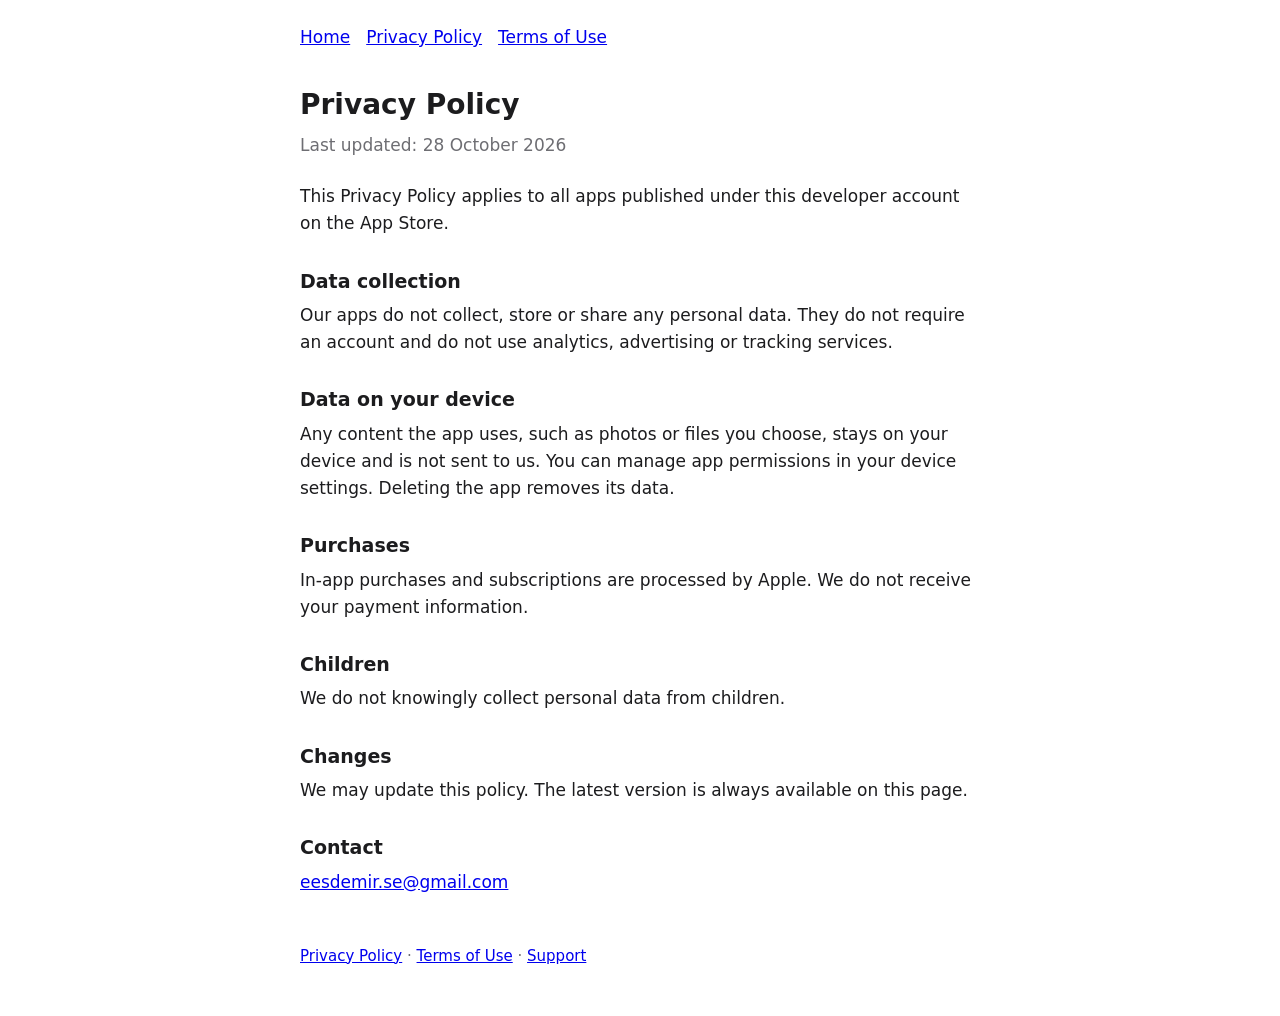
==== commit f4f8f535: "Reduce pages to plain text Co-Authored-By: Claude Fable 5.1 <noreply@anthropic.com>" ====
--- a/privacy/index.html
+++ b/privacy/index.html
@@ -4,95 +4,35 @@
 <meta charset="utf-8">
 <meta name="viewport" content="width=device-width, initial-scale=1">
 <title>Privacy Policy</title>
-<meta name="description" content="Our apps do not collect personal data. No accounts, no analytics, no advertising; purchases are handled by Apple.">
-<meta name="theme-color" content="#f8f6f1" media="(prefers-color-scheme: light)">
-<meta name="theme-color" content="#111312" media="(prefers-color-scheme: dark)">
-<link rel="icon" href="/favicon.svg" type="image/svg+xml">
+<meta name="description" content="Privacy Policy for our apps.">
 <link rel="stylesheet" href="/style.css">
 </head>
 <body>
-<a class="skip" href="#main">Skip to content</a>
+<nav><a href="/">Home</a><a href="/privacy/">Privacy Policy</a><a href="/terms/">Terms of Use</a></nav>
 
-<header class="topbar">
-  <div class="container">
-    <a class="brand" href="/" aria-label="Independent Apps, home">
-      <svg viewBox="0 0 32 32" aria-hidden="true"><rect class="m-bg" width="32" height="32" rx="9"/><circle class="m-fg" cx="21" cy="11" r="4.5"/><path class="m-line" d="M8.5 23.5c2.2-4.6 5.6-7 10-7" fill="none" stroke-width="3" stroke-linecap="round"/></svg>
-      <span>Independent Apps</span>
-    </a>
-    <nav class="menu" aria-label="Main">
-      <a href="/privacy/" aria-current="page">Privacy</a>
-      <a href="/terms/">Terms</a>
-      <a href="/#support">Support</a>
-    </nav>
-  </div>
-</header>
+<h1>Privacy Policy</h1>
+<p class="date">Last updated: 28 October 2026</p>
 
-<main id="main">
-  <section class="hero">
-    <div class="container">
-      <span class="eyebrow">Legal</span>
-      <h1>Privacy Policy</h1>
-      <p class="lede">This policy applies to all apps published under this developer account on the App Store.</p>
-      <ul class="chips">
-        <li>Effective 28 October 2026</li>
-      </ul>
-    </div>
-  </section>
+<p>This Privacy Policy applies to all apps published under this developer account on the App Store.</p>
 
-  <div class="container doc">
-    <article class="prose">
-      <section>
-        <h2>Data we collect</h2>
-        <p>Our apps do not collect, store or share personal data. There are no accounts, no analytics and no advertising.</p>
-      </section>
+<h2>Data collection</h2>
+<p>Our apps do not collect, store or share any personal data. They do not require an account and do not use analytics, advertising or tracking services.</p>
 
-      <section>
-        <h2>Data on your device</h2>
-        <p>If an app asks for access to a device feature such as the camera, microphone or photos, it uses that access only on your device, for the function you choose. Nothing is sent to us. You can change permissions at any time in your device settings, and deleting an app removes the data it stored.</p>
-      </section>
+<h2>Data on your device</h2>
+<p>Any content the app uses, such as photos or files you choose, stays on your device and is not sent to us. You can manage app permissions in your device settings. Deleting the app removes its data.</p>
 
-      <section>
-        <h2>Purchases</h2>
-        <p>In-app purchases and subscriptions are processed by Apple. We do not receive your payment information. See the <a href="https://www.apple.com/legal/privacy/" rel="noopener">Apple Privacy Policy</a>.</p>
-      </section>
+<h2>Purchases</h2>
+<p>In-app purchases and subscriptions are processed by Apple. We do not receive your payment information.</p>
 
-      <section>
-        <h2>Third parties</h2>
-        <p>We do not use third-party analytics, advertising or tracking services, and we do not sell or share personal data. Apple may provide us with anonymous, aggregated app statistics, which do not identify you.</p>
-      </section>
+<h2>Children</h2>
+<p>We do not knowingly collect personal data from children.</p>
 
-      <section>
-        <h2>Children</h2>
-        <p>We do not knowingly collect personal data from anyone, including children.</p>
-      </section>
+<h2>Changes</h2>
+<p>We may update this policy. The latest version is always available on this page.</p>
 
-      <section>
-        <h2>Retention and deletion</h2>
-        <p>Because we collect no personal data, we hold none to retain. If you email us, we use your message only to reply and will delete it at your request.</p>
-      </section>
+<h2>Contact</h2>
+<p><a href="mailto:eesdemir.se@gmail.com">eesdemir.se@gmail.com</a></p>
 
-      <section>
-        <h2>Changes</h2>
-        <p>We may update this policy. The current version is always published on this page.</p>
-      </section>
-
-      <section>
-        <h2>Contact</h2>
-        <p>Questions about privacy: <a href="mailto:eesdemir.se@gmail.com">eesdemir.se@gmail.com</a></p>
-      </section>
-    </article>
-  </div>
-</main>
-
-<footer class="footer">
-  <div class="container">
-    <p>Independent apps for iPhone &amp; iPad &middot; <a href="mailto:eesdemir.se@gmail.com">eesdemir.se@gmail.com</a></p>
-    <nav aria-label="Footer">
-      <a href="/privacy/">Privacy Policy</a>
-      <a href="/terms/">Terms of Use</a>
-      <a href="/#support">Support</a>
-    </nav>
-  </div>
-</footer>
+<footer><a href="/privacy/">Privacy Policy</a> · <a href="/terms/">Terms of Use</a> · <a href="mailto:eesdemir.se@gmail.com">Support</a></footer>
 </body>
 </html>
--- a/style.css
+++ b/style.css
@@ -1,361 +1,20 @@
-:root {
-  --paper: #f8f6f1;
-  --card: #ffffff;
-  --ink: #1c1a17;
-  --ink-soft: #3d3933;
-  --muted: #6e675d;
-  --rule: #e6e0d5;
-  --accent: #0e6f66;
-  --accent-ink: #ffffff;
-  --accent-soft: #e2efec;
-  --shadow: 0 1px 2px rgb(28 26 23 / 0.04), 0 10px 28px rgb(28 26 23 / 0.05);
-  --serif: ui-serif, "New York", "Iowan Old Style", "Palatino Linotype", Georgia, serif;
-  --sans: system-ui, -apple-system, BlinkMacSystemFont, "Segoe UI", Roboto, "Helvetica Neue", Arial, sans-serif;
-  --radius: 18px;
-  color-scheme: light dark;
+body {
+  max-width: 680px;
+  margin: 0 auto;
+  padding: 24px 16px 48px;
+  font: 17px/1.6 system-ui, -apple-system, "Segoe UI", Roboto, Helvetica, Arial, sans-serif;
+  color: #1c1c1e;
+  background: #fff;
 }
 
 @media (prefers-color-scheme: dark) {
-  :root {
-    --paper: #111312;
-    --card: #191c1b;
-    --ink: #ede9e2;
-    --ink-soft: #d3cec5;
-    --muted: #a29b90;
-    --rule: #2b2f2d;
-    --accent: #5cc8b8;
-    --accent-ink: #0b1513;
-    --accent-soft: #17302c;
-    --shadow: none;
-  }
+  body { color: #e5e5ea; background: #000; }
+  a { color: #6fa8ff; }
 }
 
-*, *::before, *::after { box-sizing: border-box; }
-
-html {
-  -webkit-text-size-adjust: 100%;
-  scroll-padding-top: 88px;
-}
-
-body {
-  margin: 0;
-  background: var(--paper);
-  color: var(--ink);
-  font: 17px/1.7 var(--sans);
-  -webkit-font-smoothing: antialiased;
-  text-rendering: optimizeLegibility;
-}
-
-a {
-  color: var(--accent);
-  text-underline-offset: 3px;
-  text-decoration-thickness: 1px;
-}
-a:hover { text-decoration-thickness: 2px; }
-
-:focus-visible {
-  outline: 2px solid var(--accent);
-  outline-offset: 3px;
-  border-radius: 6px;
-}
-
-.container {
-  max-width: 1080px;
-  margin: 0 auto;
-  padding: 0 20px;
-}
-.container.narrow { max-width: 820px; }
-
-.skip {
-  position: absolute;
-  left: 12px;
-  top: -60px;
-  z-index: 20;
-  padding: 10px 16px;
-  border-radius: 999px;
-  background: var(--ink);
-  color: var(--paper);
-  font-weight: 600;
-  text-decoration: none;
-}
-.skip:focus { top: 12px; }
-
-/* Top bar */
-
-.topbar {
-  position: sticky;
-  top: 0;
-  z-index: 10;
-  background: color-mix(in srgb, var(--paper) 86%, transparent);
-  -webkit-backdrop-filter: saturate(1.4) blur(12px);
-  backdrop-filter: saturate(1.4) blur(12px);
-  border-bottom: 1px solid var(--rule);
-}
-
-.topbar .container {
-  display: flex;
-  align-items: center;
-  justify-content: space-between;
-  gap: 12px;
-  min-height: 64px;
-}
-
-.brand {
-  display: inline-flex;
-  align-items: center;
-  gap: 10px;
-  color: var(--ink);
-  font-weight: 650;
-  letter-spacing: -0.01em;
-  text-decoration: none;
-}
-.brand svg { width: 30px; height: 30px; flex: none; }
-.brand .m-bg { fill: var(--accent); }
-.brand .m-fg { fill: var(--paper); }
-.brand .m-line { stroke: var(--paper); }
-
-.menu { display: flex; gap: 2px; }
-
-.menu a {
-  padding: 7px 12px;
-  border-radius: 999px;
-  color: var(--ink-soft);
-  font-size: 15px;
-  text-decoration: none;
-}
-.menu a:hover { background: var(--accent-soft); color: var(--ink); }
-.menu a[aria-current="page"] { background: var(--ink); color: var(--paper); }
-
-/* Hero */
-
-.hero {
-  padding: 56px 0 36px;
-  border-bottom: 1px solid var(--rule);
-}
-
-.hero-home {
-  padding: 72px 0 56px;
-  background: radial-gradient(60% 90% at 100% 0%, var(--accent-soft), transparent 70%);
-}
-
-.eyebrow {
-  display: inline-block;
-  color: var(--accent);
-  font-size: 13px;
-  font-weight: 650;
-  letter-spacing: 0.08em;
-  text-transform: uppercase;
-}
-
-h1 {
-  max-width: 18ch;
-  margin: 12px 0 16px;
-  font-family: var(--serif);
-  font-size: clamp(36px, 6vw, 56px);
-  font-weight: 600;
-  line-height: 1.08;
-  letter-spacing: -0.02em;
-}
-
-.lede {
-  max-width: 62ch;
-  margin: 0;
-  color: var(--ink-soft);
-  font-size: clamp(18px, 2.2vw, 20px);
-  line-height: 1.6;
-}
-
-.chips {
-  display: flex;
-  flex-wrap: wrap;
-  gap: 8px;
-  margin: 24px 0 0;
-  padding: 0;
-  list-style: none;
-}
-
-.chips li {
-  padding: 5px 12px;
-  border: 1px solid var(--rule);
-  border-radius: 999px;
-  background: var(--card);
-  color: var(--ink-soft);
-  font-size: 14px;
-}
-
-.actions {
-  display: flex;
-  flex-wrap: wrap;
-  gap: 10px;
-  margin-top: 30px;
-}
-
-.btn {
-  display: inline-flex;
-  align-items: center;
-  justify-content: center;
-  min-height: 46px;
-  padding: 0 22px;
-  border: 1px solid var(--ink);
-  border-radius: 999px;
-  background: var(--ink);
-  color: var(--paper);
-  font-size: 15px;
-  font-weight: 600;
-  text-decoration: none;
-}
-.btn:hover { border-color: var(--accent); background: var(--accent); color: var(--accent-ink); }
-.btn.ghost { border-color: var(--rule); background: transparent; color: var(--ink); }
-.btn.ghost:hover { border-color: var(--ink); }
-
-/* Icons */
-
-.icon {
-  display: grid;
-  place-items: center;
-  width: 40px;
-  height: 40px;
-  border-radius: 12px;
-  background: var(--accent-soft);
-  color: var(--accent);
-}
-.icon svg {
-  width: 22px;
-  height: 22px;
-  fill: none;
-  stroke: currentColor;
-  stroke-width: 1.8;
-  stroke-linecap: round;
-  stroke-linejoin: round;
-}
-
-/* Home sections */
-
-.band { padding: 56px 0; }
-.band + .band { padding-top: 0; }
-
-.doc-links {
-  display: grid;
-  grid-template-columns: repeat(auto-fit, minmax(280px, 1fr));
-  gap: 16px;
-}
-
-.doc-card {
-  display: flex;
-  flex-direction: column;
-  gap: 8px;
-  padding: 26px;
-  border: 1px solid var(--rule);
-  border-radius: var(--radius);
-  background: var(--card);
-  box-shadow: var(--shadow);
-  color: var(--ink);
-  text-decoration: none;
-  transition: transform 0.15s ease, border-color 0.15s ease;
-}
-.doc-card:hover { transform: translateY(-2px); border-color: var(--accent); }
-.doc-card .icon { margin-bottom: 8px; }
-.doc-card .title { font-family: var(--serif); font-size: 25px; font-weight: 600; line-height: 1.2; }
-.doc-card .desc { color: var(--muted); font-size: 15px; line-height: 1.55; }
-.doc-card .go { margin-top: 12px; color: var(--accent); font-size: 15px; font-weight: 600; }
-
-.contact {
-  display: flex;
-  flex-wrap: wrap;
-  align-items: center;
-  justify-content: space-between;
-  gap: 16px 24px;
-  padding: 26px;
-  border: 1px solid var(--rule);
-  border-radius: var(--radius);
-  background: var(--card);
-  box-shadow: var(--shadow);
-}
-.contact h2 { margin: 0 0 6px; font-family: var(--serif); font-size: 28px; font-weight: 600; letter-spacing: -0.01em; }
-.contact p { max-width: 52ch; margin: 0; color: var(--muted); font-size: 15px; line-height: 1.6; }
-
-/* Legal documents */
-
-.doc { padding: 40px 0 88px; }
-
-.prose { max-width: 70ch; counter-reset: sec; }
-
-.prose section { counter-increment: sec; }
-.prose section + section {
-  margin-top: 32px;
-  padding-top: 32px;
-  border-top: 1px solid var(--rule);
-}
-
-.prose h2 {
-  display: flex;
-  align-items: center;
-  gap: 12px;
-  margin: 0 0 14px;
-  font-family: var(--serif);
-  font-size: clamp(24px, 3vw, 28px);
-  font-weight: 600;
-  line-height: 1.25;
-  letter-spacing: -0.01em;
-}
-.prose h2::before {
-  content: counter(sec, decimal-leading-zero);
-  flex: none;
-  padding: 3px 10px;
-  border-radius: 999px;
-  background: var(--accent-soft);
-  color: var(--accent);
-  font-family: var(--sans);
-  font-size: 13px;
-  font-weight: 650;
-  letter-spacing: 0;
-  font-variant-numeric: tabular-nums;
-}
-
-.prose p { margin: 0; }
-
-.prose ul { margin: 0; padding: 0; list-style: none; }
-.prose ul li { position: relative; margin: 8px 0; padding-left: 22px; }
-.prose ul li::before {
-  content: "";
-  position: absolute;
-  left: 4px;
-  top: 0.72em;
-  width: 7px;
-  height: 7px;
-  border-radius: 50%;
-  background: var(--accent);
-}
-
-/* Footer */
-
-.footer {
-  padding: 28px 0 44px;
-  border-top: 1px solid var(--rule);
-  color: var(--muted);
-  font-size: 14px;
-}
-.footer .container {
-  display: flex;
-  flex-wrap: wrap;
-  align-items: center;
-  justify-content: space-between;
-  gap: 10px 24px;
-}
-.footer p { margin: 0; }
-.footer nav { display: flex; flex-wrap: wrap; gap: 6px 18px; }
-.footer nav a { color: var(--ink-soft); text-decoration: none; }
-.footer nav a:hover { color: var(--accent); }
-
-@media (max-width: 440px) {
-  .brand span { display: none; }
-  .menu a { padding: 7px 10px; }
-  .hero { padding-top: 40px; }
-  .hero-home { padding: 52px 0 44px; }
-  .band { padding: 44px 0; }
-  .contact .btn { width: 100%; }
-}
-
-@media (prefers-reduced-motion: reduce) {
-  * { transition: none !important; }
-}
+nav a { margin-right: 16px; }
+h1 { font-size: 28px; margin: 32px 0 4px; }
+h2 { font-size: 19px; margin: 28px 0 6px; }
+p { margin: 0 0 12px; }
+.date { color: #6e6e73; margin-bottom: 24px; }
+footer { margin-top: 48px; color: #6e6e73; font-size: 15px; }
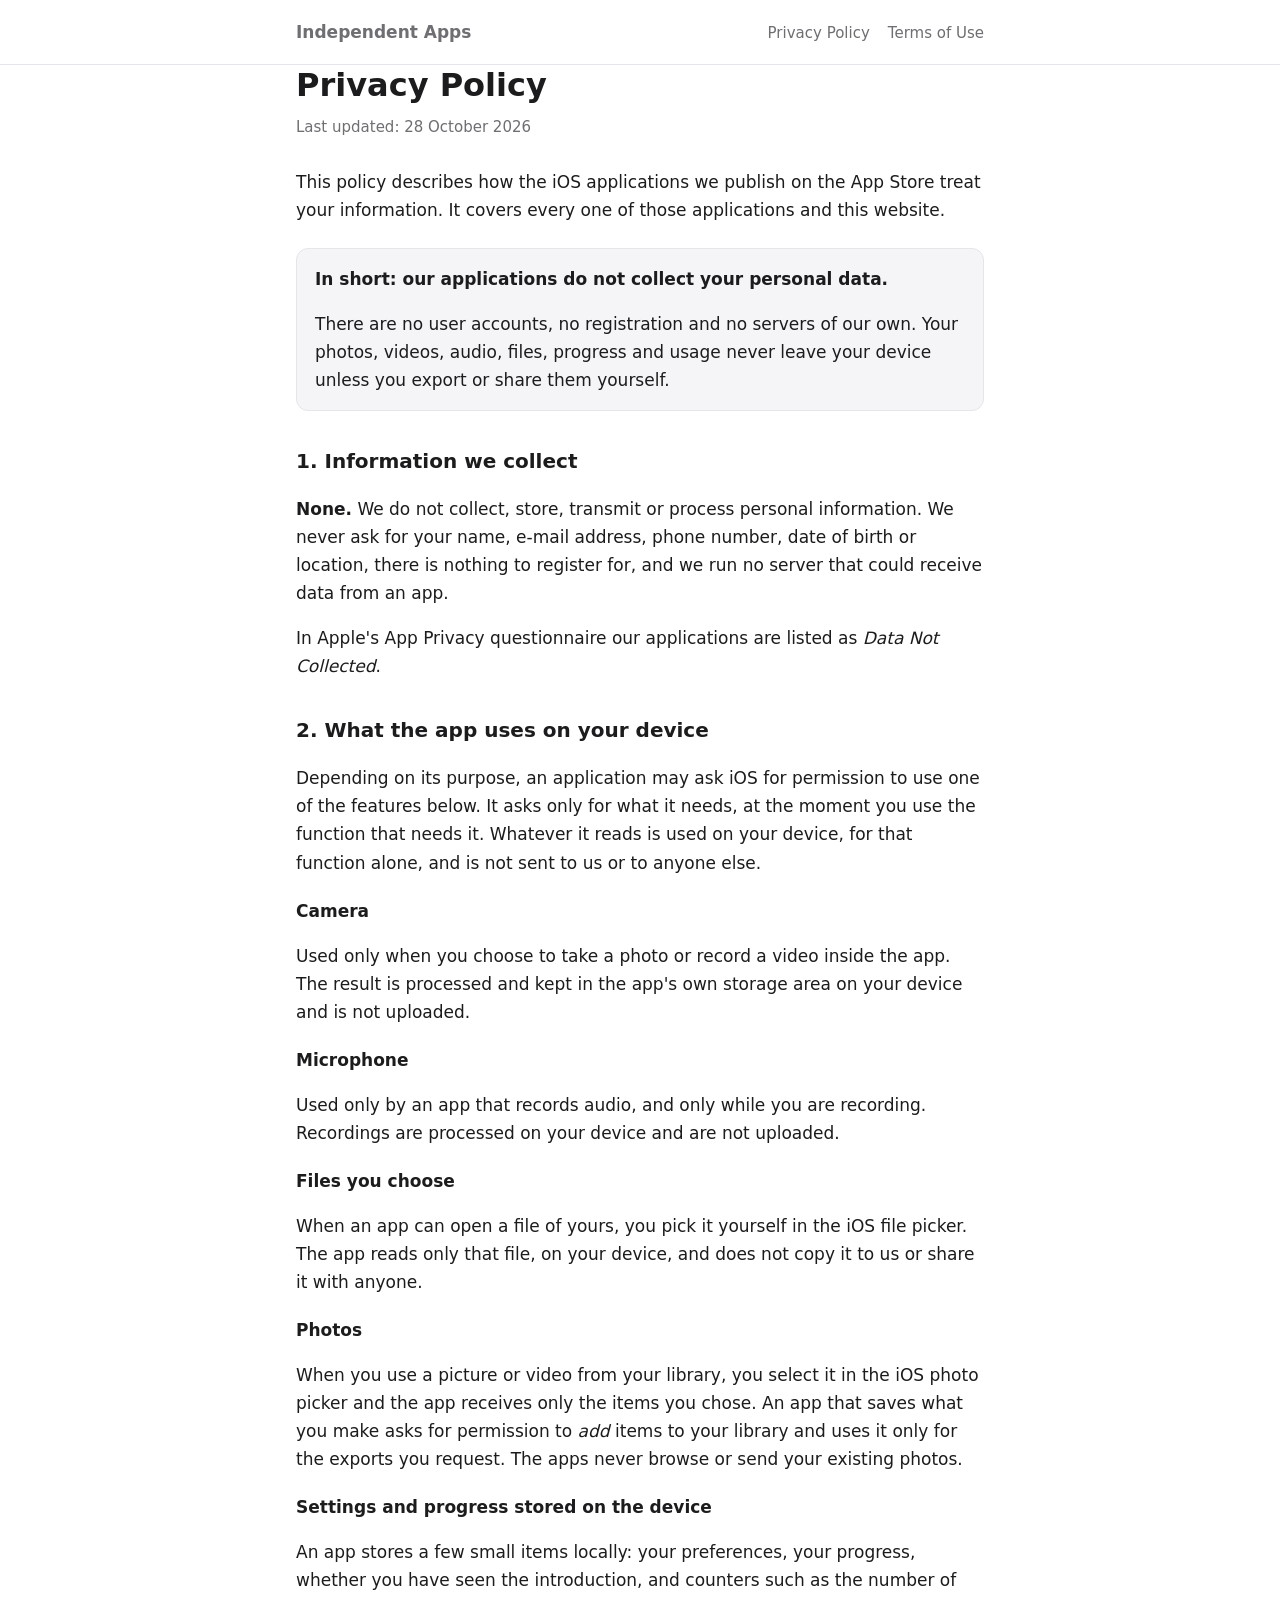
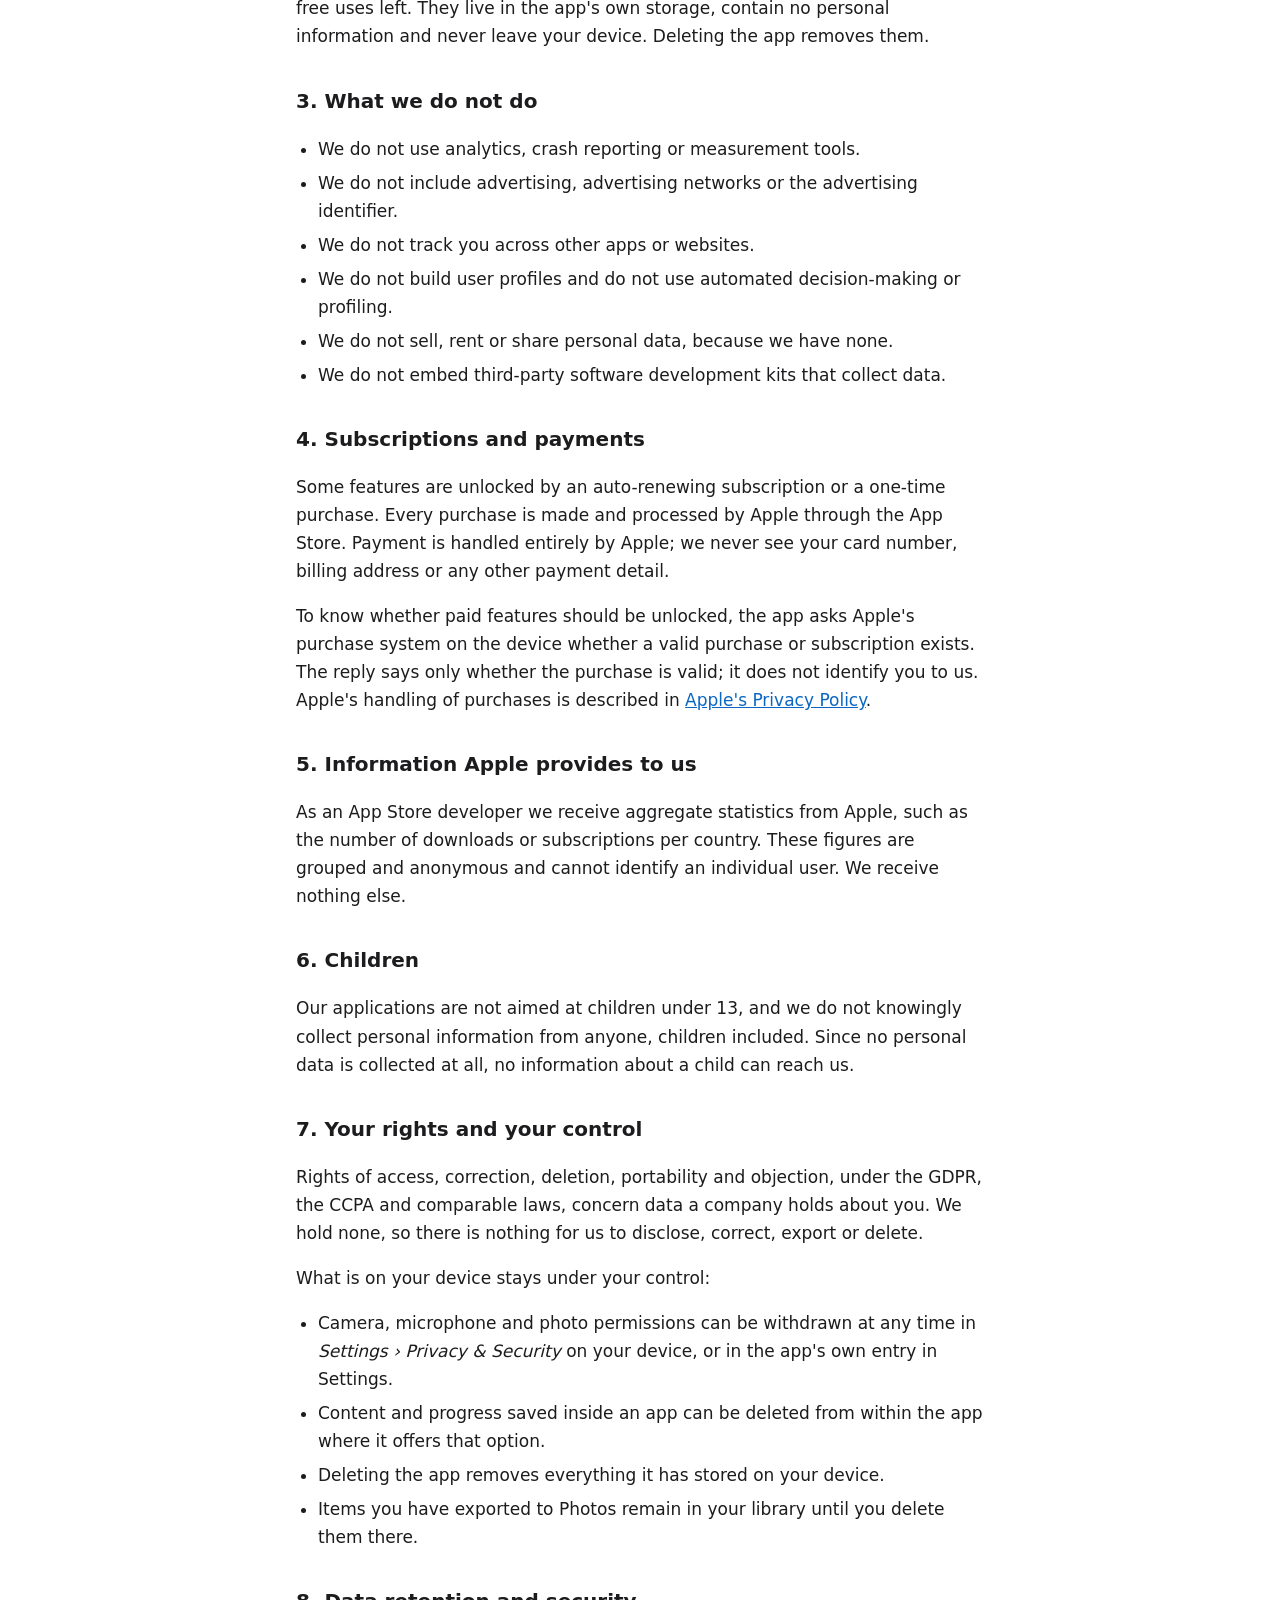
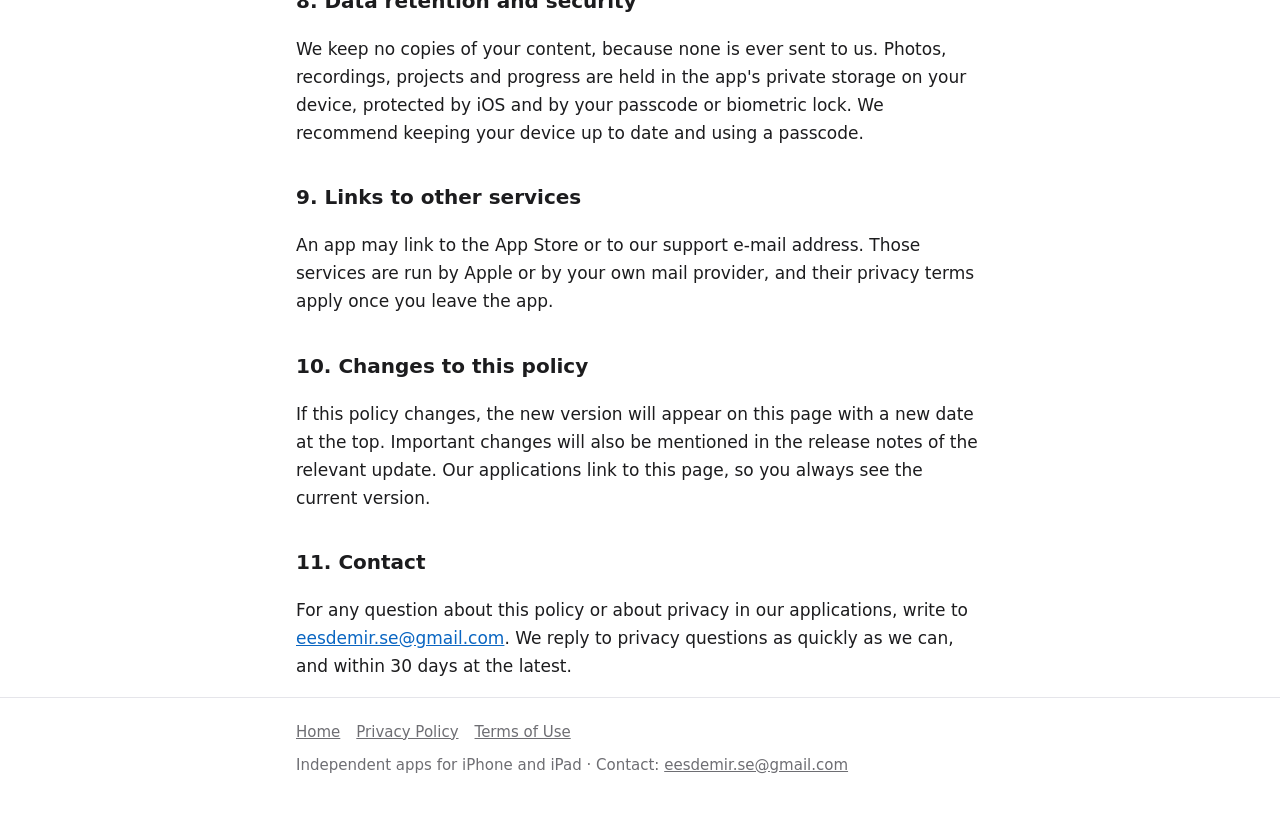
==== commit 71422184: "Adapt legal pages to the structure of the previous site Co-Authored-By: Claude Fable 5.1 <noreply@an" ====
--- a/privacy/index.html
+++ b/privacy/index.html
@@ -4,35 +4,107 @@
 <meta charset="utf-8">
 <meta name="viewport" content="width=device-width, initial-scale=1">
 <title>Privacy Policy</title>
-<meta name="description" content="Privacy Policy for our apps.">
+<meta name="description" content="Privacy policy for our iOS applications: no accounts, no servers, no analytics. Your photos, recordings, files and progress stay on your device.">
 <link rel="stylesheet" href="/style.css">
 </head>
 <body>
-<nav><a href="/">Home</a><a href="/privacy/">Privacy Policy</a><a href="/terms/">Terms of Use</a></nav>
 
-<h1>Privacy Policy</h1>
-<p class="date">Last updated: 28 October 2026</p>
+<header class="site">
+  <div class="wrap">
+    <a class="home" href="/">Independent Apps</a>
+    <nav>
+      <a href="/privacy/">Privacy Policy</a>
+      <a href="/terms/">Terms of Use</a>
+    </nav>
+  </div>
+</header>
 
-<p>This Privacy Policy applies to all apps published under this developer account on the App Store.</p>
+<main class="wrap">
+  <h1>Privacy Policy</h1>
+  <p class="updated">Last updated: 28 October 2026</p>
 
-<h2>Data collection</h2>
-<p>Our apps do not collect, store or share any personal data. They do not require an account and do not use analytics, advertising or tracking services.</p>
+  <p>This policy describes how the iOS applications we publish on the App Store treat your information. It covers every one of those applications and this website.</p>
 
-<h2>Data on your device</h2>
-<p>Any content the app uses, such as photos or files you choose, stays on your device and is not sent to us. You can manage app permissions in your device settings. Deleting the app removes its data.</p>
+  <div class="card">
+    <p><strong>In short: our applications do not collect your personal data.</strong></p>
+    <p>There are no user accounts, no registration and no servers of our own. Your photos, videos, audio, files, progress and usage never leave your device unless you export or share them yourself.</p>
+  </div>
 
-<h2>Purchases</h2>
-<p>In-app purchases and subscriptions are processed by Apple. We do not receive your payment information.</p>
+  <h2>1. Information we collect</h2>
+  <p><strong>None.</strong> We do not collect, store, transmit or process personal information. We never ask for your name, e-mail address, phone number, date of birth or location, there is nothing to register for, and we run no server that could receive data from an app.</p>
+  <p>In Apple's App Privacy questionnaire our applications are listed as <em>Data Not Collected</em>.</p>
 
-<h2>Children</h2>
-<p>We do not knowingly collect personal data from children.</p>
+  <h2>2. What the app uses on your device</h2>
+  <p>Depending on its purpose, an application may ask iOS for permission to use one of the features below. It asks only for what it needs, at the moment you use the function that needs it. Whatever it reads is used on your device, for that function alone, and is not sent to us or to anyone else.</p>
 
-<h2>Changes</h2>
-<p>We may update this policy. The latest version is always available on this page.</p>
+  <h3>Camera</h3>
+  <p>Used only when you choose to take a photo or record a video inside the app. The result is processed and kept in the app's own storage area on your device and is not uploaded.</p>
 
-<h2>Contact</h2>
-<p><a href="mailto:eesdemir.se@gmail.com">eesdemir.se@gmail.com</a></p>
+  <h3>Microphone</h3>
+  <p>Used only by an app that records audio, and only while you are recording. Recordings are processed on your device and are not uploaded.</p>
 
-<footer><a href="/privacy/">Privacy Policy</a> · <a href="/terms/">Terms of Use</a> · <a href="mailto:eesdemir.se@gmail.com">Support</a></footer>
+  <h3>Files you choose</h3>
+  <p>When an app can open a file of yours, you pick it yourself in the iOS file picker. The app reads only that file, on your device, and does not copy it to us or share it with anyone.</p>
+
+  <h3>Photos</h3>
+  <p>When you use a picture or video from your library, you select it in the iOS photo picker and the app receives only the items you chose. An app that saves what you make asks for permission to <em>add</em> items to your library and uses it only for the exports you request. The apps never browse or send your existing photos.</p>
+
+  <h3>Settings and progress stored on the device</h3>
+  <p>An app stores a few small items locally: your preferences, your progress, whether you have seen the introduction, and counters such as the number of free uses left. They live in the app's own storage, contain no personal information and never leave your device. Deleting the app removes them.</p>
+
+  <h2>3. What we do not do</h2>
+  <ul>
+    <li>We do not use analytics, crash reporting or measurement tools.</li>
+    <li>We do not include advertising, advertising networks or the advertising identifier.</li>
+    <li>We do not track you across other apps or websites.</li>
+    <li>We do not build user profiles and do not use automated decision-making or profiling.</li>
+    <li>We do not sell, rent or share personal data, because we have none.</li>
+    <li>We do not embed third-party software development kits that collect data.</li>
+  </ul>
+
+  <h2>4. Subscriptions and payments</h2>
+  <p>Some features are unlocked by an auto-renewing subscription or a one-time purchase. Every purchase is made and processed by Apple through the App Store. Payment is handled entirely by Apple; we never see your card number, billing address or any other payment detail.</p>
+  <p>To know whether paid features should be unlocked, the app asks Apple's purchase system on the device whether a valid purchase or subscription exists. The reply says only whether the purchase is valid; it does not identify you to us. Apple's handling of purchases is described in <a href="https://www.apple.com/legal/privacy/" rel="noopener">Apple's Privacy Policy</a>.</p>
+
+  <h2>5. Information Apple provides to us</h2>
+  <p>As an App Store developer we receive aggregate statistics from Apple, such as the number of downloads or subscriptions per country. These figures are grouped and anonymous and cannot identify an individual user. We receive nothing else.</p>
+
+  <h2>6. Children</h2>
+  <p>Our applications are not aimed at children under 13, and we do not knowingly collect personal information from anyone, children included. Since no personal data is collected at all, no information about a child can reach us.</p>
+
+  <h2>7. Your rights and your control</h2>
+  <p>Rights of access, correction, deletion, portability and objection, under the GDPR, the CCPA and comparable laws, concern data a company holds about you. We hold none, so there is nothing for us to disclose, correct, export or delete.</p>
+  <p>What is on your device stays under your control:</p>
+  <ul>
+    <li>Camera, microphone and photo permissions can be withdrawn at any time in <em>Settings &rsaquo; Privacy &amp; Security</em> on your device, or in the app's own entry in Settings.</li>
+    <li>Content and progress saved inside an app can be deleted from within the app where it offers that option.</li>
+    <li>Deleting the app removes everything it has stored on your device.</li>
+    <li>Items you have exported to Photos remain in your library until you delete them there.</li>
+  </ul>
+
+  <h2>8. Data retention and security</h2>
+  <p>We keep no copies of your content, because none is ever sent to us. Photos, recordings, projects and progress are held in the app's private storage on your device, protected by iOS and by your passcode or biometric lock. We recommend keeping your device up to date and using a passcode.</p>
+
+  <h2>9. Links to other services</h2>
+  <p>An app may link to the App Store or to our support e-mail address. Those services are run by Apple or by your own mail provider, and their privacy terms apply once you leave the app.</p>
+
+  <h2>10. Changes to this policy</h2>
+  <p>If this policy changes, the new version will appear on this page with a new date at the top. Important changes will also be mentioned in the release notes of the relevant update. Our applications link to this page, so you always see the current version.</p>
+
+  <h2>11. Contact</h2>
+  <p>For any question about this policy or about privacy in our applications, write to <a href="mailto:eesdemir.se@gmail.com">eesdemir.se@gmail.com</a>. We reply to privacy questions as quickly as we can, and within 30 days at the latest.</p>
+</main>
+
+<footer class="site">
+  <div class="wrap">
+    <nav>
+      <a href="/">Home</a>
+      <a href="/privacy/">Privacy Policy</a>
+      <a href="/terms/">Terms of Use</a>
+    </nav>
+    <div>Independent apps for iPhone and iPad &middot; Contact: <a href="mailto:eesdemir.se@gmail.com">eesdemir.se@gmail.com</a></div>
+  </div>
+</footer>
+
 </body>
 </html>
--- a/style.css
+++ b/style.css
@@ -1,20 +1,113 @@
-body {
-  max-width: 680px;
-  margin: 0 auto;
-  padding: 24px 16px 48px;
-  font: 17px/1.6 system-ui, -apple-system, "Segoe UI", Roboto, Helvetica, Arial, sans-serif;
-  color: #1c1c1e;
-  background: #fff;
+:root {
+  --bg: #ffffff;
+  --surface: #f5f5f7;
+  --text: #1c1c1e;
+  --muted: #6e6e73;
+  --line: #e5e5ea;
+  --accent: #0a66c2;
 }
 
 @media (prefers-color-scheme: dark) {
-  body { color: #e5e5ea; background: #000; }
-  a { color: #6fa8ff; }
+  :root {
+    --bg: #000000;
+    --surface: #1c1c1e;
+    --text: #e5e5ea;
+    --muted: #98989d;
+    --line: #2c2c2e;
+    --accent: #6fa8ff;
+  }
 }
 
-nav a { margin-right: 16px; }
-h1 { font-size: 28px; margin: 32px 0 4px; }
-h2 { font-size: 19px; margin: 28px 0 6px; }
-p { margin: 0 0 12px; }
-.date { color: #6e6e73; margin-bottom: 24px; }
-footer { margin-top: 48px; color: #6e6e73; font-size: 15px; }
+* { box-sizing: border-box; }
+
+html { -webkit-text-size-adjust: 100%; }
+
+body {
+  margin: 0;
+  background: var(--bg);
+  color: var(--text);
+  font: 17px/1.65 system-ui, -apple-system, BlinkMacSystemFont, "Segoe UI", Roboto, Helvetica, Arial, sans-serif;
+}
+
+.wrap {
+  max-width: 720px;
+  margin: 0 auto;
+  padding: 0 16px;
+}
+
+header.site {
+  border-bottom: 1px solid var(--line);
+  padding: 18px 0;
+}
+
+header.site .wrap {
+  display: flex;
+  flex-wrap: wrap;
+  gap: 8px 20px;
+  align-items: baseline;
+  justify-content: space-between;
+}
+
+header.site a { color: var(--muted); text-decoration: none; }
+header.site a:hover { color: var(--accent); }
+header.site nav { display: flex; gap: 18px; font-size: 15px; }
+
+.home { color: var(--text); font-weight: 600; }
+
+main { padding: 40px 0 56px; }
+
+h1 {
+  font-size: 32px;
+  line-height: 1.25;
+  margin: 0 0 10px;
+}
+
+h2 {
+  font-size: 20px;
+  margin: 34px 0 10px;
+}
+
+h3 { font-size: 17px; margin: 20px 0 6px; }
+
+.lede {
+  font-size: 19px;
+  color: var(--muted);
+  margin: 0 0 28px;
+}
+
+.updated {
+  color: var(--muted);
+  font-size: 15px;
+  margin: 0 0 28px;
+}
+
+ul { padding-left: 22px; }
+li { margin: 6px 0; }
+
+a { color: var(--accent); }
+
+.card {
+  background: var(--surface);
+  border: 1px solid var(--line);
+  border-radius: 12px;
+  padding: 16px 18px;
+  margin: 24px 0;
+}
+
+.card p:first-child { margin-top: 0; }
+.card p:last-child { margin-bottom: 0; }
+
+footer.site {
+  border-top: 1px solid var(--line);
+  padding: 22px 0 40px;
+  color: var(--muted);
+  font-size: 15px;
+}
+
+footer.site nav { display: flex; flex-wrap: wrap; gap: 16px; margin-bottom: 8px; }
+footer.site a { color: var(--muted); }
+
+@media (max-width: 480px) {
+  h1 { font-size: 27px; }
+  main { padding: 32px 0 44px; }
+}
